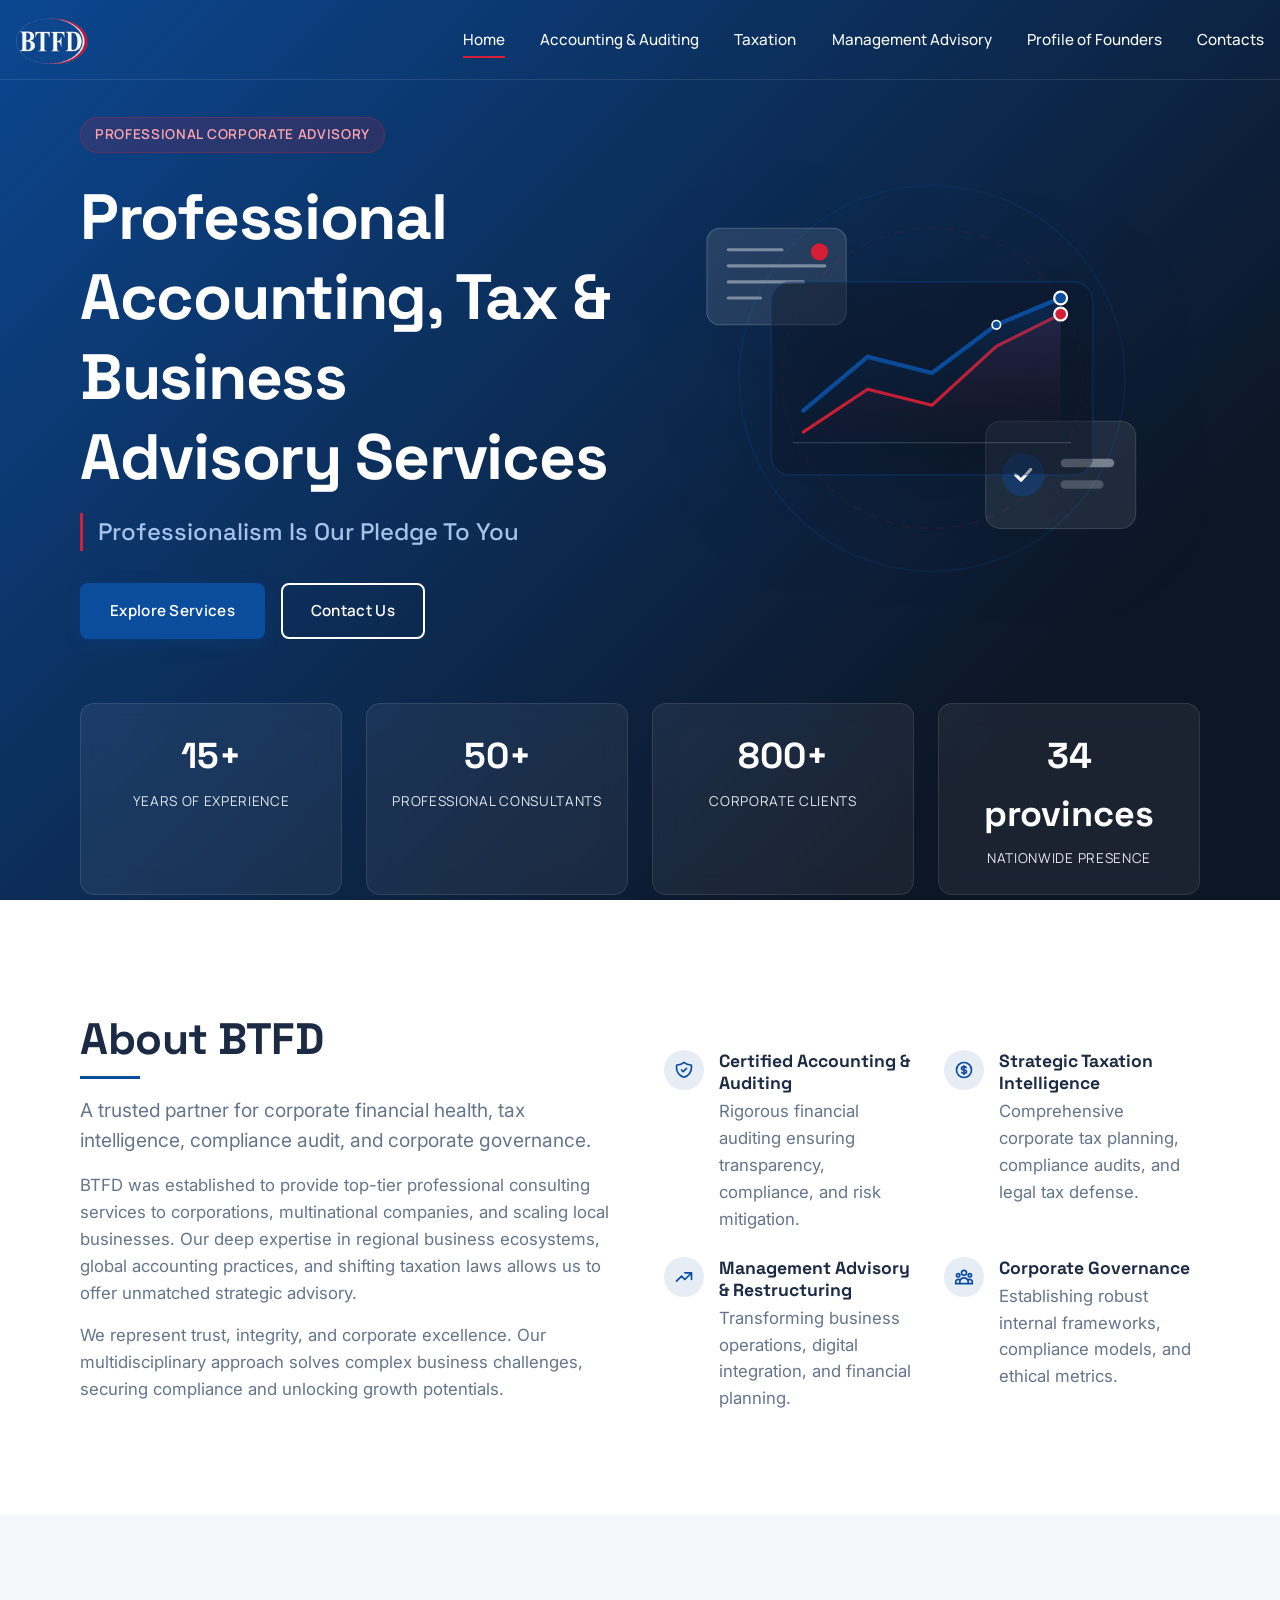
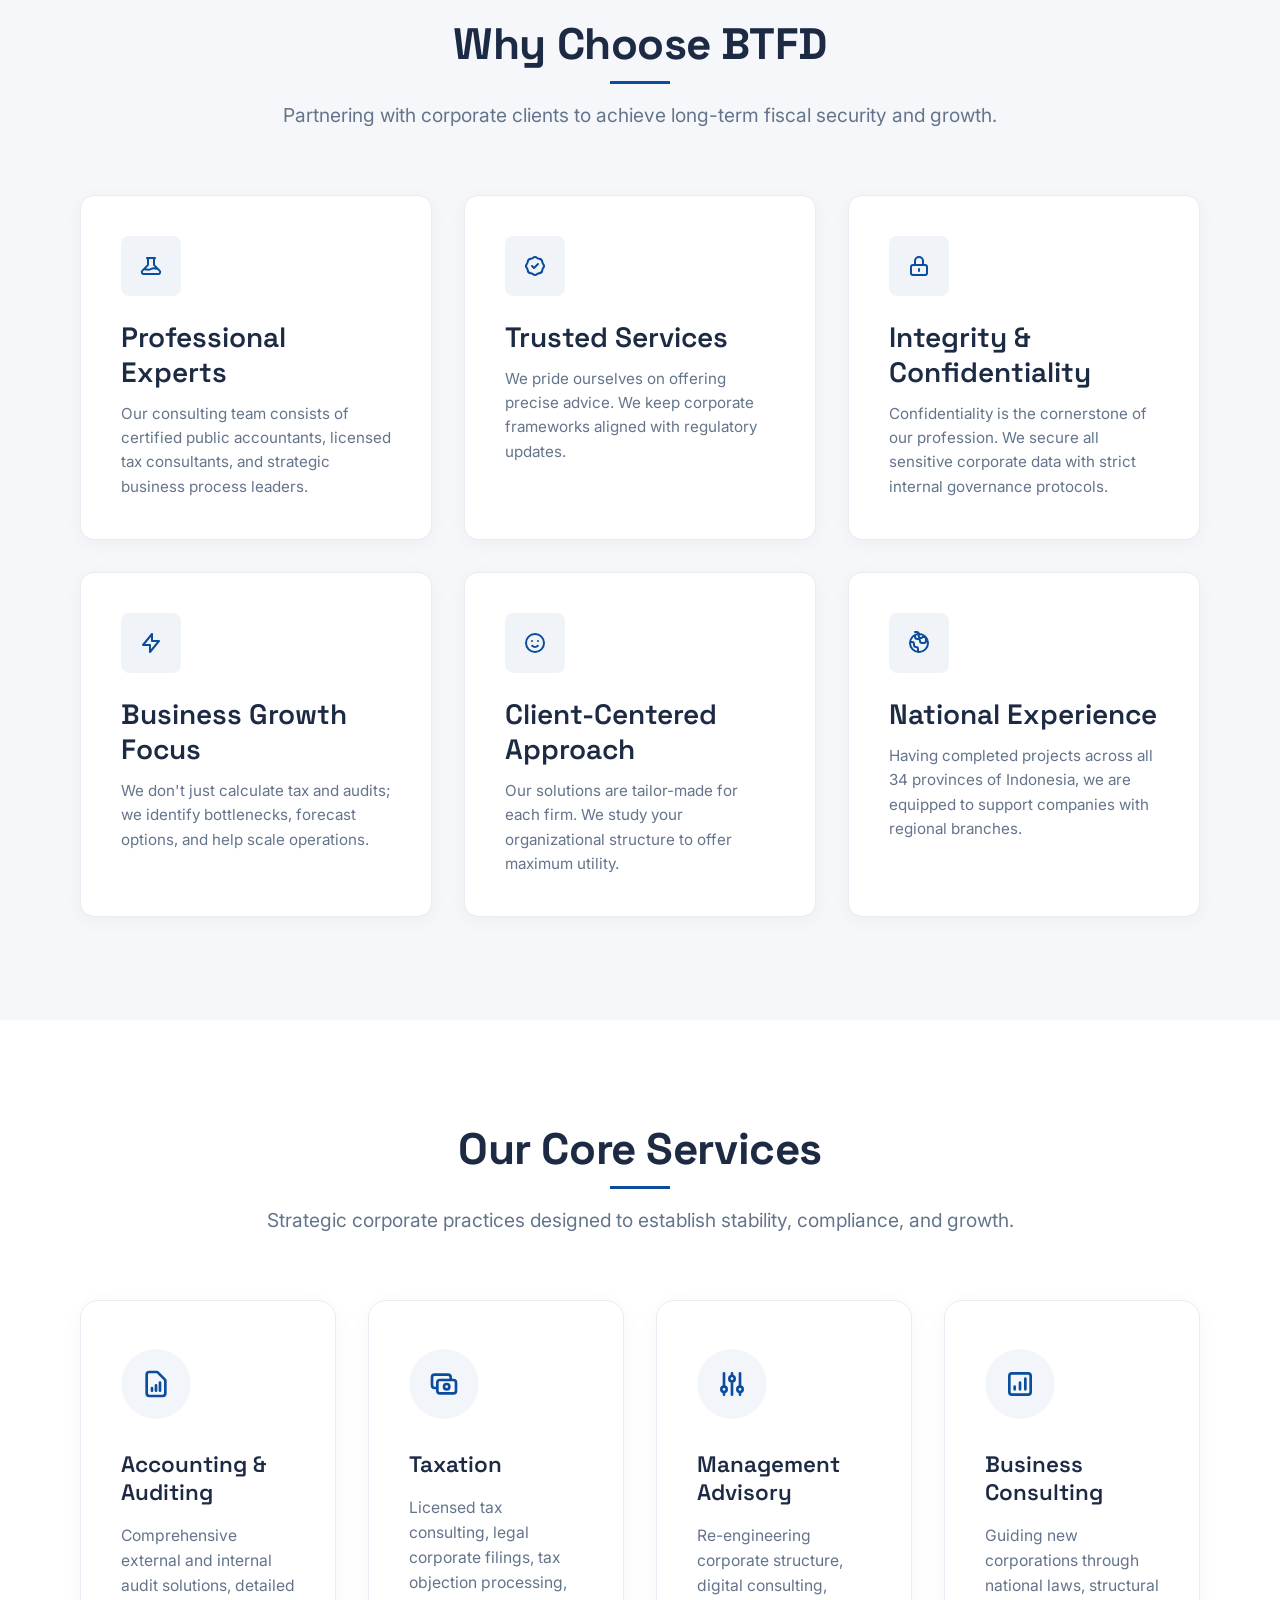
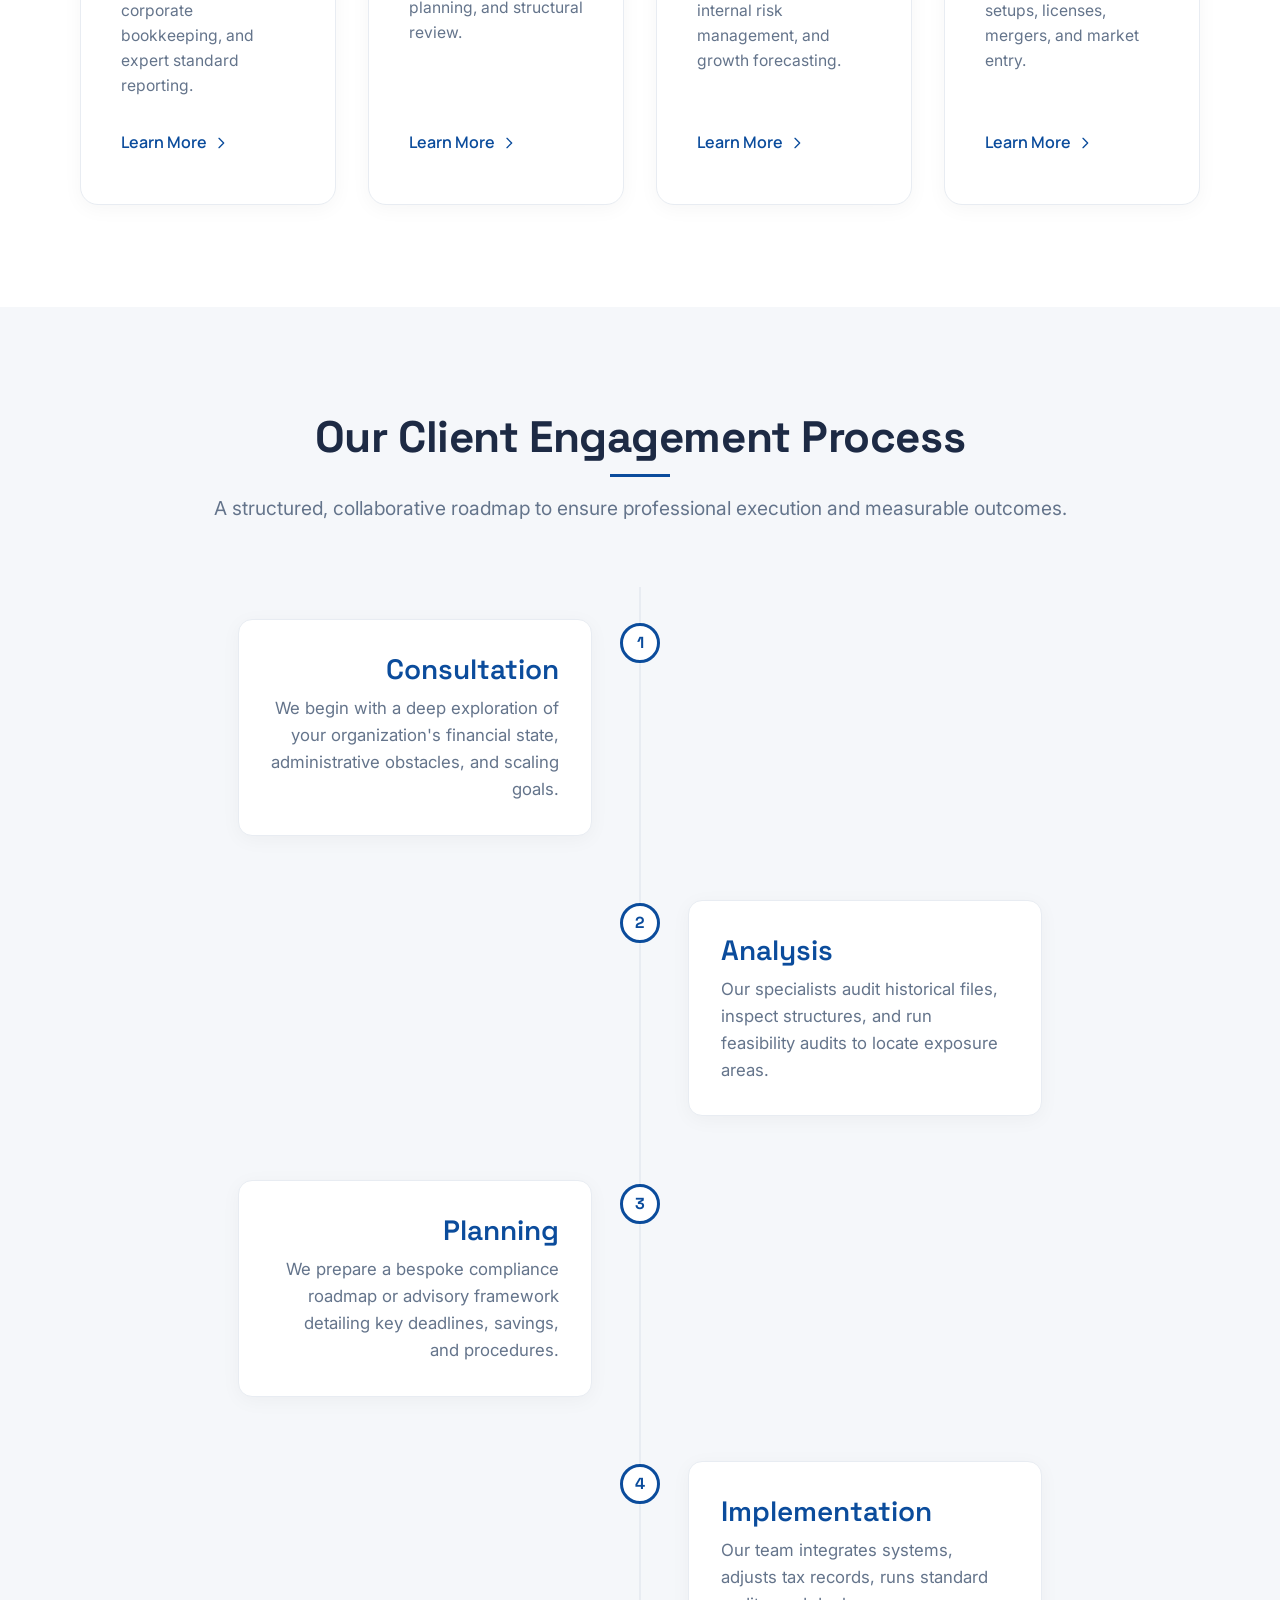
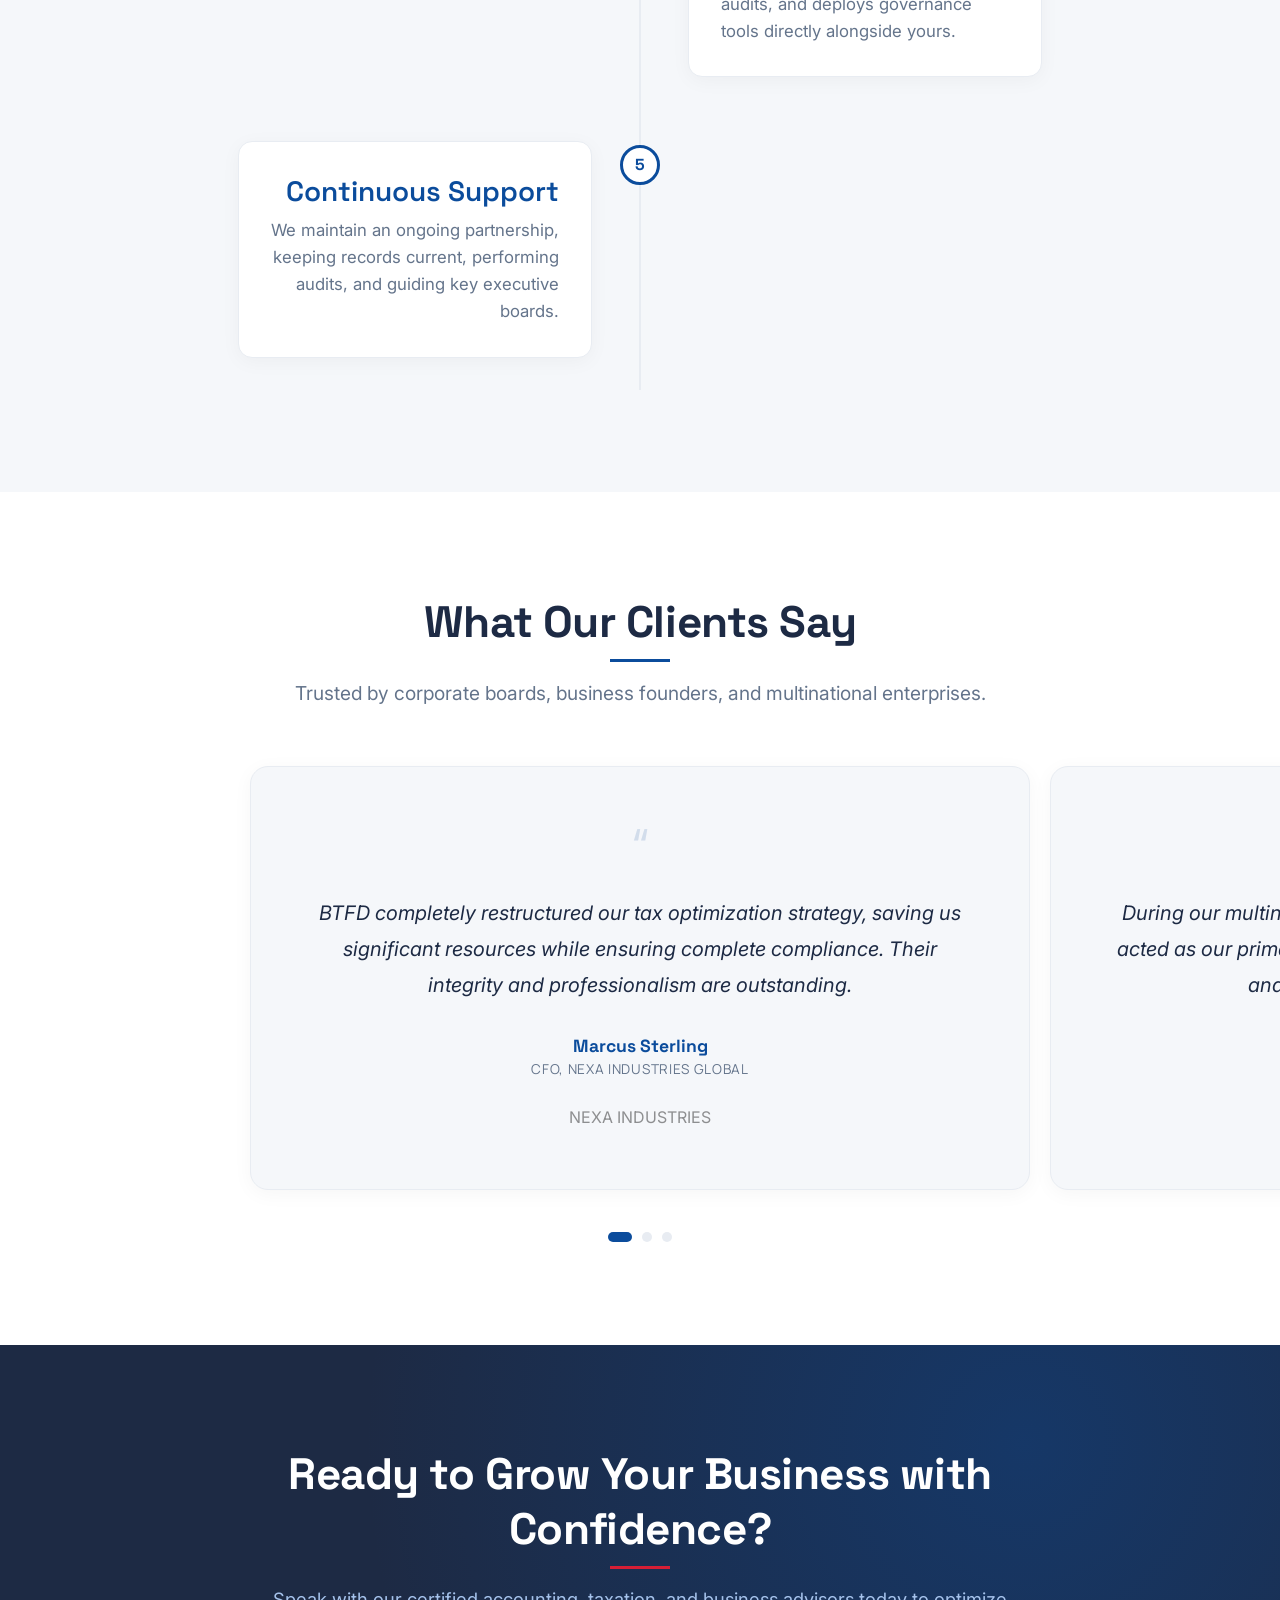
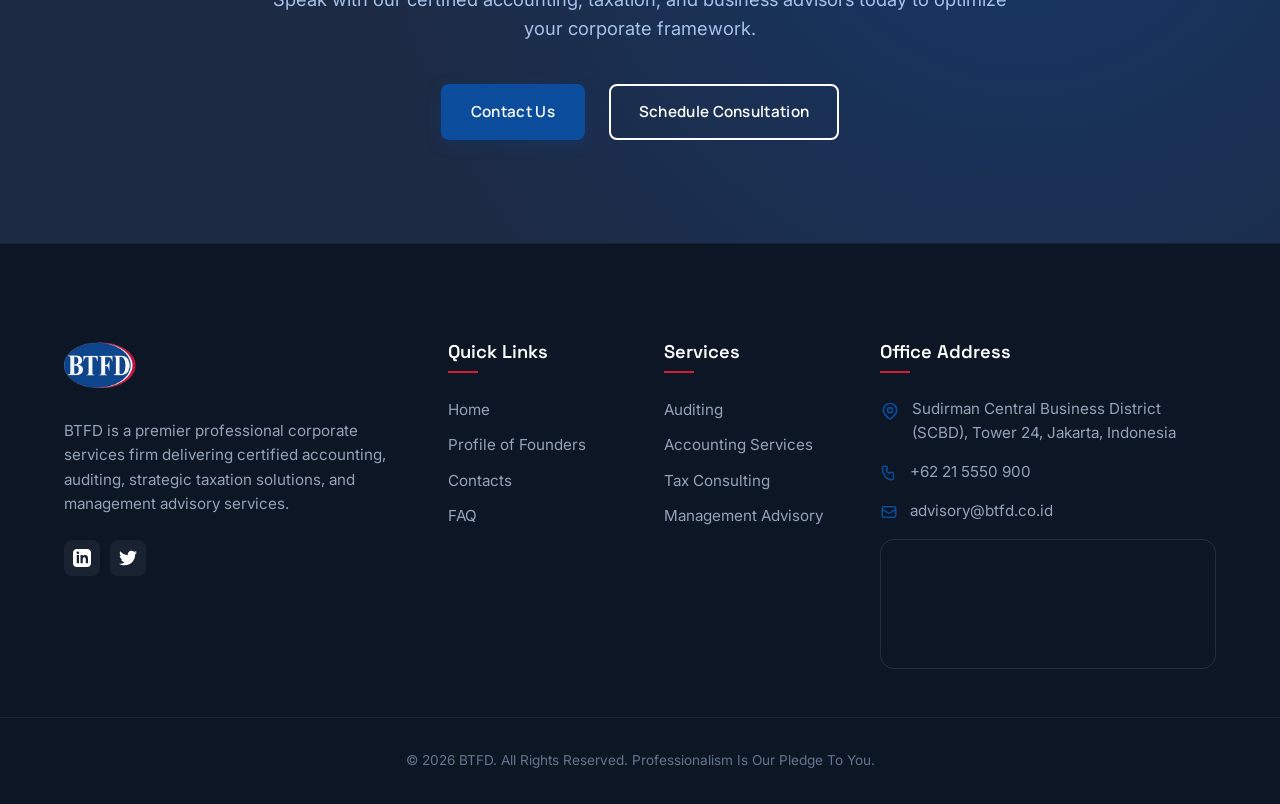
==== index.html @ 7a9c91f0 "Initial commit - BTFD Professional Corporate Website" ====
<!DOCTYPE html>
<html lang="en">
<head>
    <meta charset="UTF-8">
    <meta name="viewport" content="width=device-width, initial-scale=1.0">
    <title>BTFD | Accounting, Auditing, Taxation & Management Advisory</title>
    <meta name="description" content="BTFD is a premier professional services firm specializing in Accounting, Auditing, Taxation, and Management Advisory. Professionalism is our pledge to you.">
    <link rel="stylesheet" href="css/style.css">
</head>
<body class="has-transparent-hero">

    <!-- Sticky Header & Navigation -->
    <header class="header transparent">
        <div class="container nav-container">
            <a href="index.html" class="logo">
                <img src="assets/logo.png" alt="BTFD Logo">
            </a>
            
            <!-- Mobile Toggle -->
            <button class="hamburger" aria-label="Toggle Menu">
                <span></span>
                <span></span>
                <span></span>
            </button>
            
            <!-- Nav Links -->
            <ul class="nav-menu">
                <li><a href="index.html" class="nav-link active">Home</a></li>
                <li><a href="accounting-auditing.html" class="nav-link">Accounting & Auditing</a></li>
                <li><a href="taxation.html" class="nav-link">Taxation</a></li>
                <li><a href="management-advisory.html" class="nav-link">Management Advisory</a></li>
                <li><a href="founders.html" class="nav-link">Profile of Founders</a></li>
                <li><a href="contacts.html" class="nav-link">Contacts</a></li>
            </ul>
        </div>
    </header>

    <!-- Hero Section -->
    <section class="hero" id="home">
        <div class="hero-bg"></div>
        <div class="container">
            <div class="grid-2">
                <div class="hero-content animate-on-scroll">
                    <span class="hero-badge">Professional Corporate Advisory</span>
                    <h1>Professional Accounting, Tax & Business Advisory Services</h1>
                    <div class="hero-motto">
                        Professionalism Is Our Pledge To You
                    </div>
                    <div class="hero-buttons">
                        <a href="#services" class="btn btn-primary">Explore Services</a>
                        <a href="contacts.html" class="btn btn-secondary">Contact Us</a>
                    </div>
                </div>
                
                <div class="hero-illustration animate-on-scroll delay-2">
                    <!-- Premium Business Illustration SVG -->
                    <svg viewBox="0 0 500 400" width="100%" height="auto" xmlns="http://www.w3.org/2000/svg">
                        <!-- Background Circle Glows -->
                        <circle cx="250" cy="200" r="180" fill="none" stroke="rgba(11, 76, 156, 0.2)" stroke-width="1.5" />
                        <circle cx="250" cy="200" r="140" fill="none" stroke="rgba(214, 30, 53, 0.1)" stroke-width="1.5" stroke-dasharray="8 8" />
                        
                        <!-- Floating Glassmorphic UI Elements -->
                        <g transform="translate(40, 60)">
                            <!-- Document / Tax card -->
                            <rect x="0" y="0" width="130" height="90" rx="12" fill="rgba(255, 255, 255, 0.1)" stroke="rgba(255, 255, 255, 0.2)" stroke-width="1" />
                            <path d="M20 20 H70 M20 35 H110 M20 50 H90 M20 65 H50" stroke="rgba(255,255,255,0.4)" stroke-width="3" stroke-linecap="round" />
                            <circle cx="105" cy="22" r="8" fill="#D61E35" />
                        </g>

                        <g transform="translate(300, 240)">
                            <!-- Auditing / Check Card -->
                            <rect x="0" y="0" width="140" height="100" rx="14" fill="rgba(255, 255, 255, 0.08)" stroke="rgba(255, 255, 255, 0.15)" stroke-width="1" />
                            <circle cx="35" cy="50" r="20" fill="rgba(11, 76, 156, 0.4)" />
                            <!-- Checkmark -->
                            <path d="M28 50 L33 55 L42 45" stroke="#FFFFFF" stroke-width="3" stroke-linecap="round" stroke-linejoin="round" fill="none" />
                            <rect x="70" y="35" width="50" height="8" rx="4" fill="rgba(255,255,255,0.4)" />
                            <rect x="70" y="55" width="40" height="8" rx="4" fill="rgba(255,255,255,0.2)" />
                        </g>
                        
                        <!-- Center Analytics / Growth Graphic -->
                        <g transform="translate(100, 110)">
                            <!-- Grid Background -->
                            <rect x="0" y="0" width="300" height="180" rx="18" fill="rgba(13, 22, 37, 0.4)" stroke="rgba(11, 76, 156, 0.3)" stroke-width="1.5" />
                            
                            <!-- Graph Lines -->
                            <path d="M 30 140 L 90 100 L 150 115 L 210 60 L 270 30" fill="none" stroke="#D61E35" stroke-width="3" stroke-linecap="round" />
                            <path d="M 30 140 L 90 100 L 150 115 L 210 60 L 270 30 L 270 150 L 30 150 Z" fill="url(#blue-grad)" opacity="0.15" />
                            
                            <!-- Main Blue Line -->
                            <path d="M 30 120 L 90 70 L 150 85 L 210 40 L 270 15" fill="none" stroke="#0B4C9C" stroke-width="4" stroke-linecap="round" />
                            <path d="M 30 120 L 90 70 L 150 85 L 210 40 L 270 15 L 270 150 L 30 150 Z" fill="url(#blue-grad-2)" opacity="0.3" />
                            
                            <!-- Nodes -->
                            <circle cx="270" cy="15" r="6" fill="#0B4C9C" stroke="#FFFFFF" stroke-width="2" />
                            <circle cx="210" cy="40" r="4" fill="#0B4C9C" stroke="#FFFFFF" stroke-width="1.5" />
                            <circle cx="270" cy="30" r="6" fill="#D61E35" stroke="#FFFFFF" stroke-width="2" />
                            
                            <!-- X Axis line -->
                            <line x1="20" y1="150" x2="280" y2="150" stroke="rgba(255, 255, 255, 0.2)" stroke-width="1" />
                        </g>

                        <!-- Gradients definition -->
                        <defs>
                            <linearGradient id="blue-grad" x1="0" y1="0" x2="0" y2="1">
                                <stop offset="0%" stop-color="#D61E35" />
                                <stop offset="100%" stop-color="#D61E35" stop-opacity="0" />
                            </linearGradient>
                            <linearGradient id="blue-grad-2" x1="0" y1="0" x2="0" y2="1">
                                <stop offset="0%" stop-color="#0B4C9C" />
                                <stop offset="100%" stop-color="#0D1625" stop-opacity="0" />
                            </linearGradient>
                        </defs>
                    </svg>
                </div>
            </div>
            
            <!-- Hero Stats Panel -->
            <div class="hero-stats-panel animate-on-scroll delay-3">
                <div class="glass-card">
                    <div class="number counter" data-target="15" data-suffix="+">0</div>
                    <div class="label">Years of Experience</div>
                </div>
                <div class="glass-card">
                    <div class="number counter" data-target="50" data-suffix="+">0</div>
                    <div class="label">Professional Consultants</div>
                </div>
                <div class="glass-card">
                    <div class="number counter" data-target="800" data-suffix="+">0</div>
                    <div class="label">Corporate Clients</div>
                </div>
                <div class="glass-card">
                    <div class="number counter" data-target="34" data-suffix=" provinces">0</div>
                    <div class="label">Nationwide Presence</div>
                </div>
            </div>
        </div>
    </section>

    <!-- About BTFD Section -->
    <section class="about-section section-padding" id="about">
        <div class="container">
            <div class="grid-2">
                <div class="animate-on-scroll">
                    <h2>About BTFD</h2>
                    <p class="lead mt-2">A trusted partner for corporate financial health, tax intelligence, compliance audit, and corporate governance.</p>
                    <p class="mt-2">BTFD was established to provide top-tier professional consulting services to corporations, multinational companies, and scaling local businesses. Our deep expertise in regional business ecosystems, global accounting practices, and shifting taxation laws allows us to offer unmatched strategic advisory.</p>
                    <p class="mt-2">We represent trust, integrity, and corporate excellence. Our multidisciplinary approach solves complex business challenges, securing compliance and unlocking growth potentials.</p>
                </div>
                
                <div class="animate-on-scroll delay-2">
                    <div class="about-features">
                        <div class="about-feature-item">
                            <div class="about-feature-icon">
                                <svg width="20" height="20" fill="none" stroke="currentColor" stroke-width="2" viewBox="0 0 24 24"><path stroke-linecap="round" stroke-linejoin="round" d="M9 12l2 2 4-4m5.618-4.016A11.955 11.955 0 0112 2.944a11.955 11.955 0 01-8.618 3.04A12.02 12.02 0 003 9c0 5.591 3.824 10.29 9 11.622 5.176-1.332 9-6.03 9-11.622 0-1.042-.133-2.052-.382-3.016z"></path></svg>
                            </div>
                            <div>
                                <h4>Certified Accounting & Auditing</h4>
                                <p>Rigorous financial auditing ensuring transparency, compliance, and risk mitigation.</p>
                            </div>
                        </div>
                        
                        <div class="about-feature-item">
                            <div class="about-feature-icon">
                                <svg width="20" height="20" fill="none" stroke="currentColor" stroke-width="2" viewBox="0 0 24 24"><path stroke-linecap="round" stroke-linejoin="round" d="M12 8c-1.657 0-3 .895-3 2s1.343 2 3 2 3 .895 3 2-1.343 2-3 2m0-8c1.11 0 2.08.402 2.599 1M12 8V7m0 1v8m0 0v1m0-1c-1.11 0-2.08-.402-2.599-1M21 12a9 9 0 11-18 0 9 9 0 0118 0z"></path></svg>
                            </div>
                            <div>
                                <h4>Strategic Taxation Intelligence</h4>
                                <p>Comprehensive corporate tax planning, compliance audits, and legal tax defense.</p>
                            </div>
                        </div>

                        <div class="about-feature-item">
                            <div class="about-feature-icon">
                                <svg width="20" height="20" fill="none" stroke="currentColor" stroke-width="2" viewBox="0 0 24 24"><path stroke-linecap="round" stroke-linejoin="round" d="M13 7h8m0 0v8m0-8l-8 8-4-4-6 6"></path></svg>
                            </div>
                            <div>
                                <h4>Management Advisory & Restructuring</h4>
                                <p>Transforming business operations, digital integration, and financial planning.</p>
                            </div>
                        </div>

                        <div class="about-feature-item">
                            <div class="about-feature-icon">
                                <svg width="20" height="20" fill="none" stroke="currentColor" stroke-width="2" viewBox="0 0 24 24"><path stroke-linecap="round" stroke-linejoin="round" d="M17 20h5v-2a3 3 0 00-5.356-1.857M17 20H7m10 0v-2c0-.656-.126-1.283-.356-1.857M7 20H2v-2a3 3 0 015.356-1.857M7 20v-2c0-.656.126-1.283.356-1.857m0 0a5.002 5.002 0 019.288 0M15 7a3 3 0 11-6 0 3 3 0 016 0zm6 3a2 2 0 11-4 0 2 2 0 014 0zM7 10a2 2 0 11-4 0 2 2 0 014 0z"></path></svg>
                            </div>
                            <div>
                                <h4>Corporate Governance</h4>
                                <p>Establishing robust internal frameworks, compliance models, and ethical metrics.</p>
                            </div>
                        </div>
                    </div>
                </div>
            </div>
        </div>
    </section>

    <!-- Why Choose BTFD Section -->
    <section class="why-choose-section section-padding">
        <div class="container">
            <div class="text-center mb-6 animate-on-scroll">
                <h2>Why Choose BTFD</h2>
                <p class="lead mt-2">Partnering with corporate clients to achieve long-term fiscal security and growth.</p>
            </div>
            
            <div class="grid-3">
                <div class="feature-card animate-on-scroll">
                    <div class="feature-icon-wrapper">
                        <svg width="24" height="24" fill="none" stroke="currentColor" stroke-width="2" viewBox="0 0 24 24"><path stroke-linecap="round" stroke-linejoin="round" d="M19.428 15.428a2 2 0 00-1.022-.547l-2.387-.477a6 6 0 00-3.86.517l-.318.158a6 6 0 01-3.86.517L6.05 15.21a2 2 0 00-1.806.547M8 4h8l-1 1v5.172a2 2 0 00.586 1.414l5 5c1.26 1.26.367 3.414-1.415 3.414H4.828c-1.782 0-2.674-2.154-1.414-3.414l5-5A2 2 0 009 10.172V5L8 4z"></path></svg>
                    </div>
                    <h3>Professional Experts</h3>
                    <p>Our consulting team consists of certified public accountants, licensed tax consultants, and strategic business process leaders.</p>
                </div>
                
                <div class="feature-card animate-on-scroll delay-1">
                    <div class="feature-icon-wrapper">
                        <svg width="24" height="24" fill="none" stroke="currentColor" stroke-width="2" viewBox="0 0 24 24"><path stroke-linecap="round" stroke-linejoin="round" d="M9 12l2 2 4-4M7.835 4.697a3.42 3.42 0 001.946-.806 3.42 3.42 0 014.438 0 3.42 3.42 0 001.946.806 3.42 3.42 0 013.138 3.138 3.42 3.42 0 00.806 1.946 3.42 3.42 0 010 4.438 3.42 3.42 0 00-.806 1.946 3.42 3.42 0 01-3.138 3.138 3.42 3.42 0 00-1.946.806 3.42 3.42 0 01-4.438 0 3.42 3.42 0 00-1.946-.806 3.42 3.42 0 01-3.138-3.138 3.42 3.42 0 00-.806-1.946 3.42 3.42 0 010-4.438 3.42 3.42 0 00.806-1.946 3.42 3.42 0 013.138-3.138z"></path></svg>
                    </div>
                    <h3>Trusted Services</h3>
                    <p>We pride ourselves on offering precise advice. We keep corporate frameworks aligned with regulatory updates.</p>
                </div>
                
                <div class="feature-card animate-on-scroll delay-2">
                    <div class="feature-icon-wrapper">
                        <svg width="24" height="24" fill="none" stroke="currentColor" stroke-width="2" viewBox="0 0 24 24"><path stroke-linecap="round" stroke-linejoin="round" d="M12 15v2m-6 4h12a2 2 0 002-2v-6a2 2 0 00-2-2H6a2 2 0 00-2 2v6a2 2 0 002 2zm10-10V7a4 4 0 00-8 0v4h8z"></path></svg>
                    </div>
                    <h3>Integrity & Confidentiality</h3>
                    <p>Confidentiality is the cornerstone of our profession. We secure all sensitive corporate data with strict internal governance protocols.</p>
                </div>
                
                <div class="feature-card animate-on-scroll">
                    <div class="feature-icon-wrapper">
                        <svg width="24" height="24" fill="none" stroke="currentColor" stroke-width="2" viewBox="0 0 24 24"><path stroke-linecap="round" stroke-linejoin="round" d="M13 10V3L4 14h7v7l9-11h-7z"></path></svg>
                    </div>
                    <h3>Business Growth Focus</h3>
                    <p>We don't just calculate tax and audits; we identify bottlenecks, forecast options, and help scale operations.</p>
                </div>
                
                <div class="feature-card animate-on-scroll delay-1">
                    <div class="feature-icon-wrapper">
                        <svg width="24" height="24" fill="none" stroke="currentColor" stroke-width="2" viewBox="0 0 24 24"><path stroke-linecap="round" stroke-linejoin="round" d="M14.828 14.828a4 4 0 01-5.656 0M9 10h.01M15 10h.01M21 12a9 9 0 11-18 0 9 9 0 0118 0z"></path></svg>
                    </div>
                    <h3>Client-Centered Approach</h3>
                    <p>Our solutions are tailor-made for each firm. We study your organizational structure to offer maximum utility.</p>
                </div>
                
                <div class="feature-card animate-on-scroll delay-2">
                    <div class="feature-icon-wrapper">
                        <svg width="24" height="24" fill="none" stroke="currentColor" stroke-width="2" viewBox="0 0 24 24"><path stroke-linecap="round" stroke-linejoin="round" d="M3.055 11H5a2 2 0 012 2v1a2 2 0 002 2 2 2 0 012 2v2.945M8 3.935V5.5A2.5 2.5 0 0010.5 8h.5a2 2 0 012 2 2 2 0 002 2h1.5A2.5 2.5 0 0019 9.5V8a2 2 0 00-2-2h-1.5A2 2 0 0112 4V3.5A2.5 2.5 0 009.5 1h-1.5M21 12a9 9 0 11-18 0 9 9 0 0118 0z"></path></svg>
                    </div>
                    <h3>National Experience</h3>
                    <p>Having completed projects across all 34 provinces of Indonesia, we are equipped to support companies with regional branches.</p>
                </div>
            </div>
        </div>
    </section>

    <!-- Services Preview Section -->
    <section class="services-section section-padding" id="services">
        <div class="container">
            <div class="text-center mb-6 animate-on-scroll">
                <h2>Our Core Services</h2>
                <p class="lead mt-2">Strategic corporate practices designed to establish stability, compliance, and growth.</p>
            </div>
            
            <div class="grid-4">
                <div class="service-card animate-on-scroll">
                    <div class="service-icon">
                        <svg width="32" height="32" fill="none" stroke="currentColor" stroke-width="2" viewBox="0 0 24 24"><path stroke-linecap="round" stroke-linejoin="round" d="M9 17v-2m3 2v-4m3 4v-6m2 10H7a2 2 0 01-2-2V5a2 2 0 012-2h5.586a1 1 0 01.707.293l5.414 5.414a1 1 0 01.293.707V19a2 2 0 01-2 2z"></path></svg>
                    </div>
                    <h3>Accounting & Auditing</h3>
                    <p>Comprehensive external and internal audit solutions, detailed corporate bookkeeping, and expert standard reporting.</p>
                    <a href="accounting-auditing.html" class="btn-text">Learn More <svg width="16" height="16" fill="none" stroke="currentColor" stroke-width="2" viewBox="0 0 24 24"><path stroke-linecap="round" stroke-linejoin="round" d="M9 5l7 7-7 7"></path></svg></a>
                </div>
                
                <div class="service-card animate-on-scroll delay-1">
                    <div class="service-icon">
                        <svg width="32" height="32" fill="none" stroke="currentColor" stroke-width="2" viewBox="0 0 24 24"><path stroke-linecap="round" stroke-linejoin="round" d="M17 9V7a2 2 0 00-2-2H5a2 2 0 00-2 2v6a2 2 0 002 2h2m2 4h10a2 2 0 002-2v-6a2 2 0 00-2-2H9a2 2 0 00-2 2v6a2 2 0 002 2zm7-5a2 2 0 11-4 0 2 2 0 014 0z"></path></svg>
                    </div>
                    <h3>Taxation</h3>
                    <p>Licensed tax consulting, legal corporate filings, tax objection processing, planning, and structural review.</p>
                    <a href="taxation.html" class="btn-text">Learn More <svg width="16" height="16" fill="none" stroke="currentColor" stroke-width="2" viewBox="0 0 24 24"><path stroke-linecap="round" stroke-linejoin="round" d="M9 5l7 7-7 7"></path></svg></a>
                </div>
                
                <div class="service-card animate-on-scroll delay-2">
                    <div class="service-icon">
                        <svg width="32" height="32" fill="none" stroke="currentColor" stroke-width="2" viewBox="0 0 24 24"><path stroke-linecap="round" stroke-linejoin="round" d="M12 6V4m0 2a2 2 0 100 4m0-4a2 2 0 110 4m-6 8a2 2 0 100-4m0 4a2 2 0 110-4m0 4v2m0-6V4m6 6v10m6-2a2 2 0 100-4m0 4a2 2 0 110-4m0 4v2m0-6V4"></path></svg>
                    </div>
                    <h3>Management Advisory</h3>
                    <p>Re-engineering corporate structure, digital consulting, internal risk management, and growth forecasting.</p>
                    <a href="management-advisory.html" class="btn-text">Learn More <svg width="16" height="16" fill="none" stroke="currentColor" stroke-width="2" viewBox="0 0 24 24"><path stroke-linecap="round" stroke-linejoin="round" d="M9 5l7 7-7 7"></path></svg></a>
                </div>
                
                <div class="service-card animate-on-scroll delay-3">
                    <div class="service-icon">
                        <svg width="32" height="32" fill="none" stroke="currentColor" stroke-width="2" viewBox="0 0 24 24"><path stroke-linecap="round" stroke-linejoin="round" d="M16 8v8m-4-5v5m-4-2v2m-2 4h12a2 2 0 002-2V6a2 2 0 00-2-2H6a2 2 0 00-2 2v12a2 2 0 002 2z"></path></svg>
                    </div>
                    <h3>Business Consulting</h3>
                    <p>Guiding new corporations through national laws, structural setups, licenses, mergers, and market entry.</p>
                    <a href="management-advisory.html" class="btn-text">Learn More <svg width="16" height="16" fill="none" stroke="currentColor" stroke-width="2" viewBox="0 0 24 24"><path stroke-linecap="round" stroke-linejoin="round" d="M9 5l7 7-7 7"></path></svg></a>
                </div>
            </div>
        </div>
    </section>

    <!-- Client Process Timeline -->
    <section class="timeline-section section-padding">
        <div class="container">
            <div class="text-center mb-6 animate-on-scroll">
                <h2>Our Client Engagement Process</h2>
                <p class="lead mt-2">A structured, collaborative roadmap to ensure professional execution and measurable outcomes.</p>
            </div>
            
            <div class="timeline">
                <div class="timeline-item animate-on-scroll">
                    <div class="timeline-badge">1</div>
                    <div class="timeline-card">
                        <h3>Consultation</h3>
                        <p>We begin with a deep exploration of your organization's financial state, administrative obstacles, and scaling goals.</p>
                    </div>
                </div>
                
                <div class="timeline-item animate-on-scroll delay-1">
                    <div class="timeline-badge">2</div>
                    <div class="timeline-card">
                        <h3>Analysis</h3>
                        <p>Our specialists audit historical files, inspect structures, and run feasibility audits to locate exposure areas.</p>
                    </div>
                </div>
                
                <div class="timeline-item animate-on-scroll delay-2">
                    <div class="timeline-badge">3</div>
                    <div class="timeline-card">
                        <h3>Planning</h3>
                        <p>We prepare a bespoke compliance roadmap or advisory framework detailing key deadlines, savings, and procedures.</p>
                    </div>
                </div>
                
                <div class="timeline-item animate-on-scroll">
                    <div class="timeline-badge">4</div>
                    <div class="timeline-card">
                        <h3>Implementation</h3>
                        <p>Our team integrates systems, adjusts tax records, runs standard audits, and deploys governance tools directly alongside yours.</p>
                    </div>
                </div>
                
                <div class="timeline-item animate-on-scroll delay-1">
                    <div class="timeline-badge">5</div>
                    <div class="timeline-card">
                        <h3>Continuous Support</h3>
                        <p>We maintain an ongoing partnership, keeping records current, performing audits, and guiding key executive boards.</p>
                    </div>
                </div>
            </div>
        </div>
    </section>

    <!-- Testimonials Section -->
    <section class="testimonials-section section-padding">
        <div class="container">
            <div class="text-center mb-4 animate-on-scroll">
                <h2>What Our Clients Say</h2>
                <p class="lead mt-2">Trusted by corporate boards, business founders, and multinational enterprises.</p>
            </div>
            
            <div class="testimonial-carousel animate-on-scroll">
                <div class="testimonial-slider">
                    <!-- Slide 1 -->
                    <div class="testimonial-slide">
                        <div class="testimonial-card">
                            <div class="quote-icon">“</div>
                            <p class="testimonial-text">BTFD completely restructured our tax optimization strategy, saving us significant resources while ensuring complete compliance. Their integrity and professionalism are outstanding.</p>
                            <div class="testimonial-author">
                                <h4>Marcus Sterling</h4>
                                <p>CFO, Nexa Industries Global</p>
                            </div>
                            <div class="company-logo-placeholder">NEXA INDUSTRIES</div>
                        </div>
                    </div>
                    <!-- Slide 2 -->
                    <div class="testimonial-slide">
                        <div class="testimonial-card">
                            <div class="quote-icon">“</div>
                            <p class="testimonial-text">During our multinational merger, BTFD's Management Advisory team acted as our primary structural consultant. Their regional tax planning and transition risk audits were invaluable.</p>
                            <div class="testimonial-author">
                                <h4>Diana Kusuma</h4>
                                <p>VP Operations, Mandala Logistics</p>
                            </div>
                            <div class="company-logo-placeholder">MANDALA GROUP</div>
                        </div>
                    </div>
                    <!-- Slide 3 -->
                    <div class="testimonial-slide">
                        <div class="testimonial-card">
                            <div class="quote-icon">“</div>
                            <p class="testimonial-text">Their external audit framework is rigorous. They helped prepare our corporate transparency reports, securing our investor credentials. Professionalism is indeed their pledge.</p>
                            <div class="testimonial-author">
                                <h4>Richard Vance</h4>
                                <p>Managing Director, Zenith Capital Partners</p>
                            </div>
                            <div class="company-logo-placeholder">ZENITH CAPITAL</div>
                        </div>
                    </div>
                </div>
                <div class="testimonial-dots"></div>
            </div>
        </div>
    </section>

    <!-- CTA Section -->
    <section class="cta-section section-padding">
        <div class="cta-bg"></div>
        <div class="container text-center animate-on-scroll">
            <h2>Ready to Grow Your Business with Confidence?</h2>
            <p class="mt-2">Speak with our certified accounting, taxation, and business advisors today to optimize your corporate framework.</p>
            <div class="cta-buttons mt-4">
                <a href="contacts.html" class="btn btn-primary">Contact Us</a>
                <a href="contacts.html#faq" class="btn btn-secondary">Schedule Consultation</a>
            </div>
        </div>
    </section>

    <!-- Footer -->
    <footer class="footer">
        <div class="footer-top container">
            <div class="footer-grid">
                <div class="footer-col footer-about">
                    <img src="assets/logo.png" alt="BTFD Logo">
                    <p>BTFD is a premier professional corporate services firm delivering certified accounting, auditing, strategic taxation solutions, and management advisory services.</p>
                    <div class="social-links">
                        <a href="#" class="social-icon" aria-label="LinkedIn">
                            <svg width="18" height="18" fill="currentColor" viewBox="0 0 24 24"><path d="M19 0h-14c-2.761 0-5 2.239-5 5v14c0 2.761 2.239 5 5 5h14c2.762 0 5-2.239 5-5v-14c0-2.761-2.238-5-5-5zm-11 19h-3v-11h3v11zm-1.5-12.268c-.966 0-1.75-.79-1.75-1.764s.784-1.764 1.75-1.764 1.75.79 1.75 1.764-.783 1.764-1.75 1.764zm13.5 12.268h-3v-5.604c0-3.368-4-3.113-4 0v5.604h-3v-11h3v1.765c1.396-2.586 7-2.777 7 2.476v6.759z"/></svg>
                        </a>
                        <a href="#" class="social-icon" aria-label="Twitter">
                            <svg width="18" height="18" fill="currentColor" viewBox="0 0 24 24"><path d="M24 4.557c-.883.392-1.832.656-2.828.775 1.017-.609 1.798-1.574 2.165-2.724-.951.564-2.005.974-3.127 1.195-.897-.957-2.178-1.555-3.594-1.555-3.179 0-5.515 2.966-4.797 6.045-4.091-.205-7.719-2.165-10.148-5.144-1.29 2.213-.669 5.108 1.523 6.574-.806-.026-1.566-.247-2.229-.616-.054 2.281 1.581 4.415 3.949 4.89-.693.188-1.452.232-2.224.084.626 1.956 2.444 3.379 4.6 3.419-2.07 1.623-4.678 2.348-7.29 2.04 2.179 1.397 4.768 2.212 7.548 2.212 9.142 0 14.307-7.721 13.995-14.646.962-.695 1.797-1.562 2.457-2.549z"/></svg>
                        </a>
                    </div>
                </div>
                
                <div class="footer-col">
                    <h3>Quick Links</h3>
                    <ul class="footer-links">
                        <li><a href="index.html">Home</a></li>
                        <li><a href="founders.html">Profile of Founders</a></li>
                        <li><a href="contacts.html">Contacts</a></li>
                        <li><a href="contacts.html#faq">FAQ</a></li>
                    </ul>
                </div>
                
                <div class="footer-col">
                    <h3>Services</h3>
                    <ul class="footer-links">
                        <li><a href="accounting-auditing.html">Auditing</a></li>
                        <li><a href="accounting-auditing.html">Accounting Services</a></li>
                        <li><a href="taxation.html">Tax Consulting</a></li>
                        <li><a href="management-advisory.html">Management Advisory</a></li>
                    </ul>
                </div>
                
                <div class="footer-col">
                    <h3>Office Address</h3>
                    <ul class="footer-contact">
                        <li>
                            <svg width="20" height="20" fill="none" stroke="currentColor" stroke-width="2" viewBox="0 0 24 24"><path stroke-linecap="round" stroke-linejoin="round" d="M17.657 16.657L13.414 20.9a1.998 1.998 0 01-2.827 0l-4.244-4.243a8 8 0 1111.314 0z"></path><path stroke-linecap="round" stroke-linejoin="round" d="M15 11a3 3 0 11-6 0 3 3 0 016 0z"></path></svg>
                            <span>Sudirman Central Business District (SCBD), Tower 24, Jakarta, Indonesia</span>
                        </li>
                        <li>
                            <svg width="18" height="18" fill="none" stroke="currentColor" stroke-width="2" viewBox="0 0 24 24"><path stroke-linecap="round" stroke-linejoin="round" d="M3 5a2 2 0 012-2h3.28a1 1 0 01.94.725l.548 2.2a1 1 0 01-.321.988l-1.305.98a10.582 10.582 0 004.872 4.872l.98-1.305a1 1 0 01.988-.321l2.2.548a1 1 0 01.725.94V19a2 2 0 01-2 2h-1C9.716 21 3 14.284 3 6V5z"></path></svg>
                            <span>+62 21 5550 900</span>
                        </li>
                        <li>
                            <svg width="18" height="18" fill="none" stroke="currentColor" stroke-width="2" viewBox="0 0 24 24"><path stroke-linecap="round" stroke-linejoin="round" d="M3 8l7.89 5.26a2 2 0 002.22 0L21 8M5 19h14a2 2 0 002-2V7a2 2 0 00-2-2H5a2 2 0 00-2 2v10a2 2 0 002 2z"></path></svg>
                            <span>advisory@btfd.co.id</span>
                        </li>
                    </ul>
                    
                    <div class="map-placeholder">
                        <!-- Embedded Google Maps SCBD Placeholder -->
                        <iframe src="https://www.google.com/maps/embed?pb=!1m18!1m12!1m3!1d3966.2547631388836!2d106.80854497475058!3d-6.229444193758652!2m3!1f0!2f0!3f0!3m2!1i1024!2i768!4f13.1!3m3!1m2!1s0x2e69f15024a8ff3f%3A0x6b87640248ab22d0!2sSCBD!5e0!3m2!1sen!2sid!4v1715694200000!5m2!1sen!2sid" allowfullscreen="" loading="lazy" referrerpolicy="no-referrer-when-downgrade"></iframe>
                    </div>
                </div>
            </div>
        </div>
        
        <div class="footer-bottom">
            <div class="container">
                <p>&copy; 2026 BTFD. All Rights Reserved. Professionalism Is Our Pledge To You.</p>
            </div>
        </div>
    </footer>

    <!-- Main JS -->
    <script src="js/main.js"></script>
</body>
</html>
---- css/style.css ----
/* 
   BTFD Professional Corporate Website - Stylesheet
   Design Language: Clean Corporate, Premium, Elegant, Minimal, Modern Consulting
   Author: Antigravity AI
*/

@import url('https://fonts.googleapis.com/css2?family=Inter:wght@300;400;500;600;700&family=Manrope:wght@400;500;600;700&family=Space+Grotesk:wght@400;500;600;700&display=swap');

:root {
    /* Color Palette */
    --primary: #0B4C9C;        /* Deep Corporate Blue */
    --secondary: #D61E35;      /* Bright Red Accent */
    --navy-dark: #1D2A44;      /* Dark Navy */
    --navy-deep: #0D1625;      /* Deep Background Navy */
    --white: #FFFFFF;
    --light-gray: #F5F7FA;     /* Soft Section Background */
    --soft-gray: #E8ECF2;      /* Borders and Dividers */
    --text-dark: #1E293B;      /* Main Body Text */
    --text-muted: #64748B;     /* Muted/Secondary Text */
    --text-light: #F8FAFC;     /* Off-White Text for Dark Sections */
    
    /* Typography */
    --font-heading: 'Space Grotesk', sans-serif;
    --font-body: 'Inter', sans-serif;
    --font-detail: 'Manrope', sans-serif;

    /* Spacing & Layout */
    --max-width: 1280px;
    --header-height: 80px;
    --border-radius-sm: 8px;
    --border-radius-md: 14px;  /* 12-18px target */
    --border-radius-lg: 18px;  /* 12-18px target */
    
    /* Shadows */
    --shadow-soft: 0 4px 20px rgba(0, 0, 0, 0.04);
    --shadow-medium: 0 10px 30px rgba(29, 42, 68, 0.08);
    --shadow-premium: 0 20px 40px rgba(11, 76, 156, 0.06);
    --shadow-inset: inset 0 2px 4px rgba(0, 0, 0, 0.06);

    /* Transitions */
    --transition-smooth: all 0.4s cubic-bezier(0.16, 1, 0.3, 1);
    --transition-fast: all 0.2s cubic-bezier(0.16, 1, 0.3, 1);
}

/* Reset and Global Styles */
*, *::before, *::after {
    box-sizing: border-box;
    margin: 0;
    padding: 0;
}

html {
    scroll-behavior: smooth;
    font-size: 16px;
    -webkit-font-smoothing: antialiased;
    -moz-osx-font-smoothing: grayscale;
}

body {
    font-family: var(--font-body);
    background-color: var(--white);
    color: var(--text-dark);
    line-height: 1.6;
    overflow-x: hidden;
}

/* Typography Elements */
h1, h2, h3, h4, h5, h6 {
    font-family: var(--font-heading);
    color: var(--navy-dark);
    font-weight: 700;
    line-height: 1.25;
}

h1 {
    font-size: clamp(2.5rem, 5vw, 4rem);
    letter-spacing: -0.02em;
}

h2 {
    font-size: clamp(2rem, 4vw, 2.75rem);
    letter-spacing: -0.01em;
    position: relative;
    padding-bottom: 12px;
}

h2::after {
    content: '';
    position: absolute;
    bottom: 0;
    left: 0;
    width: 60px;
    height: 3px;
    background-color: var(--primary);
}

.text-center h2::after {
    left: 50%;
    transform: translateX(-50%);
}

h3 {
    font-size: clamp(1.25rem, 2.5vw, 1.75rem);
    font-weight: 600;
}

p {
    font-family: var(--font-body);
    color: var(--text-muted);
    font-size: 1.05rem;
}

.lead {
    font-size: 1.2rem;
    font-weight: 400;
    color: var(--text-muted);
}

.text-light-mode {
    color: var(--text-light);
}

a {
    text-decoration: none;
    color: inherit;
    transition: var(--transition-fast);
}

/* Layout Utilities */
.container {
    width: 90%;
    max-width: var(--max-width);
    margin: 0 auto;
    padding: 0 1rem;
}

.section-padding {
    padding: clamp(4rem, 8vw, 8rem) 0;
}

.grid-2 {
    display: grid;
    grid-template-columns: repeat(2, 1fr);
    gap: 3rem;
    align-items: center;
}

.grid-3 {
    display: grid;
    grid-template-columns: repeat(3, 1fr);
    gap: 2rem;
}

.grid-4 {
    display: grid;
    grid-template-columns: repeat(4, 1fr);
    gap: 2rem;
}

.flex-center {
    display: flex;
    justify-content: center;
    align-items: center;
}

.text-center {
    text-align: center;
}

.mt-2 { margin-top: 1rem; }
.mt-4 { margin-top: 2rem; }
.mb-2 { margin-bottom: 1rem; }
.mb-4 { margin-bottom: 2rem; }
.mb-6 { margin-bottom: 4rem; }

/* Buttons & Interactive Elements */
.btn {
    display: inline-flex;
    align-items: center;
    justify-content: center;
    padding: 14px 28px;
    font-family: var(--font-detail);
    font-size: 0.95rem;
    font-weight: 600;
    border-radius: var(--border-radius-sm);
    cursor: pointer;
    transition: var(--transition-smooth);
    border: 2px solid transparent;
    gap: 10px;
    letter-spacing: 0.02em;
}

.btn-primary {
    background-color: var(--primary);
    color: var(--white);
    box-shadow: 0 4px 15px rgba(11, 76, 156, 0.25);
}

.btn-primary:hover {
    background-color: var(--navy-dark);
    box-shadow: 0 6px 20px rgba(11, 76, 156, 0.4);
    transform: translateY(-2px);
}

.btn-secondary {
    background-color: transparent;
    border-color: var(--white);
    color: var(--white);
}

.btn-secondary:hover {
    background-color: var(--white);
    color: var(--primary);
    transform: translateY(-2px);
}

.btn-outline {
    background-color: transparent;
    border-color: var(--primary);
    color: var(--primary);
}

.btn-outline:hover {
    background-color: var(--primary);
    color: var(--white);
    transform: translateY(-2px);
}

.btn-text {
    font-family: var(--font-detail);
    color: var(--primary);
    font-weight: 600;
    display: inline-flex;
    align-items: center;
    gap: 6px;
    transition: var(--transition-fast);
}

.btn-text:hover {
    color: var(--secondary);
}

.btn-text i, .btn-text svg {
    transition: var(--transition-fast);
}

.btn-text:hover i, .btn-text:hover svg {
    transform: translateX(4px);
}

/* Header & Navigation */
.header {
    position: fixed;
    top: 0;
    left: 0;
    width: 100%;
    height: var(--header-height);
    display: flex;
    align-items: center;
    z-index: 1000;
    transition: var(--transition-smooth);
}

.header.transparent {
    background-color: transparent;
    border-bottom: 1px solid rgba(255, 255, 255, 0.1);
}

.header.scrolled {
    background-color: rgba(255, 255, 255, 0.95);
    backdrop-filter: blur(10px);
    height: 75px;
    box-shadow: var(--shadow-soft);
    border-bottom: 1px solid var(--soft-gray);
}

.nav-container {
    display: flex;
    justify-content: space-between;
    align-items: center;
    width: 100%;
}

.logo img {
    height: 48px;
    display: block;
    transition: var(--transition-smooth);
}

.header.scrolled .logo img {
    height: 44px;
}

.nav-menu {
    display: flex;
    gap: 2.2rem;
    list-style: none;
    align-items: center;
}

.nav-link {
    font-family: var(--font-detail);
    font-weight: 500;
    font-size: 0.95rem;
    padding: 8px 0;
    position: relative;
}

.header.transparent .nav-link {
    color: var(--text-light);
}

.header.scrolled .nav-link {
    color: var(--navy-dark);
}

.nav-link::after {
    content: '';
    position: absolute;
    bottom: 0;
    left: 0;
    width: 0;
    height: 2px;
    background-color: var(--secondary);
    transition: var(--transition-fast);
}

.nav-link:hover::after,
.nav-link.active::after {
    width: 100%;
}

.header.transparent .nav-link:hover {
    color: var(--white);
}

.header.scrolled .nav-link:hover,
.header.scrolled .nav-link.active {
    color: var(--primary);
}

/* Mobile Nav Toggle */
.hamburger {
    display: none;
    background: none;
    border: none;
    cursor: pointer;
    padding: 10px;
    z-index: 1001;
}

.hamburger span {
    display: block;
    width: 26px;
    height: 2.5px;
    margin-bottom: 6px;
    position: relative;
    border-radius: 2px;
    transition: var(--transition-smooth);
}

.header.transparent .hamburger span {
    background-color: var(--white);
}

.header.scrolled .hamburger span {
    background-color: var(--navy-dark);
}

.hamburger span:last-child {
    margin-bottom: 0;
}

/* Mobile Navigation Open State */
.hamburger.open span:nth-child(1) {
    transform: rotate(45deg) translate(6px, 6px);
}

.hamburger.open span:nth-child(2) {
    opacity: 0;
}

.hamburger.open span:nth-child(3) {
    transform: rotate(-45deg) translate(6px, -6px);
}

.hamburger.open span {
    background-color: var(--navy-dark) !important;
}

/* Hero Section */
.hero {
    position: relative;
    min-height: 100vh;
    padding-top: calc(var(--header-height) + 2rem);
    display: flex;
    align-items: center;
    background-color: var(--navy-deep);
    overflow: hidden;
}

/* Professional Background Office Overlay */
.hero-bg {
    position: absolute;
    top: 0;
    left: 0;
    width: 100%;
    height: 100%;
    background-image: linear-gradient(135deg, rgba(11, 76, 156, 0.9) 0%, rgba(13, 22, 37, 0.95) 80%), url('https://images.unsplash.com/photo-1486406146926-c627a92ad1ab?q=80&w=2070&auto=format&fit=crop');
    background-size: cover;
    background-position: center;
    z-index: 1;
}

.hero .container {
    position: relative;
    z-index: 2;
    color: var(--white);
}

.hero-content {
    max-width: 650px;
}

.hero-badge {
    display: inline-flex;
    align-items: center;
    background-color: rgba(214, 30, 53, 0.15);
    border: 1px solid rgba(214, 30, 53, 0.3);
    color: #FFA5B0;
    padding: 6px 14px;
    border-radius: 30px;
    font-size: 0.85rem;
    font-weight: 600;
    font-family: var(--font-detail);
    margin-bottom: 1.5rem;
    text-transform: uppercase;
    letter-spacing: 0.05em;
}

.hero h1 {
    color: var(--white);
    margin-bottom: 1rem;
}

.hero-motto {
    font-family: var(--font-heading);
    font-size: 1.5rem;
    font-weight: 500;
    color: #A5C2EB;
    border-left: 3px solid var(--secondary);
    padding-left: 15px;
    margin-bottom: 2rem;
}

.hero-buttons {
    display: flex;
    gap: 1rem;
}

.hero-illustration {
    display: flex;
    justify-content: flex-end;
    align-items: center;
}

.hero-illustration svg {
    max-width: 100%;
    height: auto;
    filter: drop-shadow(0 20px 50px rgba(0,0,0,0.3));
}

/* Glassmorphism Stats Cards on Hero Bottom */
.hero-stats-panel {
    margin-top: 4rem;
    display: grid;
    grid-template-columns: repeat(4, 1fr);
    gap: 1.5rem;
    z-index: 3;
    position: relative;
}

.glass-card {
    background: rgba(255, 255, 255, 0.06);
    backdrop-filter: blur(12px);
    -webkit-backdrop-filter: blur(12px);
    border: 1px solid rgba(255, 255, 255, 0.1);
    border-radius: var(--border-radius-md);
    padding: 1.5rem;
    text-align: center;
    transition: var(--transition-smooth);
}

.glass-card:hover {
    background: rgba(255, 255, 255, 0.1);
    transform: translateY(-5px);
    border-color: rgba(255, 255, 255, 0.2);
}

.glass-card .number {
    font-family: var(--font-heading);
    font-size: 2.25rem;
    font-weight: 700;
    color: var(--white);
    margin-bottom: 5px;
}

.glass-card .label {
    font-family: var(--font-detail);
    font-size: 0.85rem;
    color: #E2E8F0;
    text-transform: uppercase;
    letter-spacing: 0.05em;
}

/* Subpage Hero Section */
.subpage-hero {
    position: relative;
    padding: 180px 0 100px 0;
    background-color: var(--navy-deep);
    color: var(--white);
    overflow: hidden;
}

.subpage-hero-bg {
    position: absolute;
    top: 0;
    left: 0;
    width: 100%;
    height: 100%;
    background-image: linear-gradient(135deg, rgba(11, 76, 156, 0.95) 0%, rgba(13, 22, 37, 0.98) 100%), url('https://images.unsplash.com/photo-1454165804606-c3d57bc86b40?q=80&w=2070&auto=format&fit=crop');
    background-size: cover;
    background-position: center;
    z-index: 1;
}

.subpage-hero-content {
    position: relative;
    z-index: 2;
    max-width: 800px;
}

.subpage-hero h1 {
    color: var(--white);
    margin-bottom: 1rem;
}

.subpage-hero p {
    color: #A5C2EB;
    font-size: 1.15rem;
}

/* About Section */
.about-section {
    background-color: var(--white);
}

.about-features {
    margin-top: 3rem;
    display: grid;
    grid-template-columns: repeat(2, 1fr);
    gap: 1.5rem;
}

.about-feature-item {
    display: flex;
    gap: 15px;
    align-items: flex-start;
}

.about-feature-icon {
    width: 40px;
    height: 40px;
    background-color: rgba(11, 76, 156, 0.1);
    color: var(--primary);
    border-radius: 50%;
    display: flex;
    align-items: center;
    justify-content: center;
    flex-shrink: 0;
}

.about-feature-item h4 {
    font-size: 1.1rem;
    margin-bottom: 4px;
}

/* Why Choose BTFD Section */
.why-choose-section {
    background-color: var(--light-gray);
}

.feature-card {
    background-color: var(--white);
    border-radius: var(--border-radius-md);
    padding: 2.5rem;
    box-shadow: var(--shadow-soft);
    border: 1px solid var(--soft-gray);
    transition: var(--transition-smooth);
    position: relative;
    overflow: hidden;
}

.feature-card::before {
    content: '';
    position: absolute;
    top: 0;
    left: 0;
    width: 100%;
    height: 4px;
    background-color: var(--primary);
    transform: scaleX(0);
    transform-origin: left;
    transition: var(--transition-smooth);
}

.feature-card:hover {
    transform: translateY(-8px);
    box-shadow: var(--shadow-medium);
    border-color: rgba(11, 76, 156, 0.1);
}

.feature-card:hover::before {
    transform: scaleX(1);
}

.feature-icon-wrapper {
    width: 60px;
    height: 60px;
    border-radius: var(--border-radius-sm);
    background-color: rgba(11, 76, 156, 0.06);
    color: var(--primary);
    display: flex;
    align-items: center;
    justify-content: center;
    margin-bottom: 1.5rem;
    transition: var(--transition-smooth);
}

.feature-card:hover .feature-icon-wrapper {
    background-color: var(--primary);
    color: var(--white);
}

.feature-card h3 {
    margin-bottom: 0.75rem;
}

.feature-card p {
    font-size: 0.95rem;
}

/* Services Preview Section */
.services-section {
    background-color: var(--white);
}

.service-card {
    background-color: var(--white);
    border-radius: var(--border-radius-lg);
    padding: 3rem 2.5rem;
    border: 1px solid var(--soft-gray);
    box-shadow: var(--shadow-soft);
    transition: var(--transition-smooth);
    display: flex;
    flex-direction: column;
    height: 100%;
}

.service-card:hover {
    transform: translateY(-8px);
    box-shadow: var(--shadow-premium);
    border-color: rgba(11, 76, 156, 0.15);
}

.service-icon {
    width: 70px;
    height: 70px;
    border-radius: 50%;
    background-color: rgba(11, 76, 156, 0.05);
    color: var(--primary);
    display: flex;
    align-items: center;
    justify-content: center;
    margin-bottom: 2rem;
    font-size: 1.75rem;
    transition: var(--transition-smooth);
}

.service-card:hover .service-icon {
    background-color: var(--primary);
    color: var(--white);
}

.service-card h3 {
    margin-bottom: 1rem;
    font-size: 1.4rem;
}

.service-card p {
    margin-bottom: 2rem;
    flex-grow: 1;
    font-size: 0.98rem;
}

/* Client Process Timeline */
.timeline-section {
    background-color: var(--light-gray);
    position: relative;
}

.timeline {
    position: relative;
    max-width: 900px;
    margin: 4rem auto 0 auto;
}

.timeline::before {
    content: '';
    position: absolute;
    top: 0;
    bottom: 0;
    left: 50%;
    width: 2px;
    background-color: var(--soft-gray);
    transform: translateX(-50%);
}

.timeline-item {
    position: relative;
    width: 50%;
    padding: 2rem 3rem;
    box-sizing: border-box;
}

.timeline-item:nth-child(odd) {
    left: 0;
    text-align: right;
}

.timeline-item:nth-child(even) {
    left: 50%;
    text-align: left;
}

.timeline-badge {
    position: absolute;
    top: 2.2rem;
    width: 40px;
    height: 40px;
    background-color: var(--white);
    border: 3px solid var(--primary);
    border-radius: 50%;
    z-index: 10;
    display: flex;
    align-items: center;
    justify-content: center;
    font-weight: 700;
    font-family: var(--font-heading);
    color: var(--primary);
    transition: var(--transition-smooth);
}

.timeline-item:nth-child(odd) .timeline-badge {
    right: -20px;
}

.timeline-item:nth-child(even) .timeline-badge {
    left: -20px;
}

.timeline-item:hover .timeline-badge {
    background-color: var(--primary);
    color: var(--white);
    box-shadow: 0 0 15px rgba(11, 76, 156, 0.4);
}

.timeline-card {
    background-color: var(--white);
    border-radius: var(--border-radius-md);
    padding: 2rem;
    box-shadow: var(--shadow-soft);
    border: 1px solid var(--soft-gray);
    transition: var(--transition-smooth);
}

.timeline-card:hover {
    transform: translateY(-5px);
    box-shadow: var(--shadow-medium);
}

.timeline-card h3 {
    margin-bottom: 0.5rem;
    color: var(--primary);
}

/* Testimonials Carousel Section */
.testimonials-section {
    background-color: var(--white);
    overflow: hidden;
}

.testimonial-carousel {
    max-width: 800px;
    margin: 3rem auto 0 auto;
    position: relative;
}

.testimonial-slider {
    display: flex;
    transition: transform 0.6s cubic-bezier(0.16, 1, 0.3, 1);
}

.testimonial-slide {
    min-width: 100%;
    box-sizing: border-box;
    padding: 10px;
}

.testimonial-card {
    background-color: var(--light-gray);
    border-radius: var(--border-radius-lg);
    padding: 3.5rem;
    box-shadow: var(--shadow-soft);
    border: 1px solid var(--soft-gray);
    text-align: center;
    position: relative;
}

.quote-icon {
    font-size: 3rem;
    color: rgba(11, 76, 156, 0.15);
    line-height: 1;
    margin-bottom: 1.5rem;
}

.testimonial-text {
    font-size: 1.25rem;
    font-style: italic;
    color: var(--navy-dark);
    margin-bottom: 2rem;
    line-height: 1.8;
}

.testimonial-author h4 {
    font-size: 1.1rem;
    color: var(--primary);
    margin-bottom: 2px;
}

.testimonial-author p {
    font-size: 0.85rem;
    font-family: var(--font-detail);
    text-transform: uppercase;
    letter-spacing: 0.05em;
}

.company-logo-placeholder {
    height: 28px;
    opacity: 0.5;
    margin-top: 1.5rem;
    display: inline-block;
    filter: grayscale(1);
}

.testimonial-dots {
    display: flex;
    justify-content: center;
    gap: 10px;
    margin-top: 2rem;
}

.dot {
    width: 10px;
    height: 10px;
    border-radius: 50%;
    background-color: var(--soft-gray);
    cursor: pointer;
    transition: var(--transition-fast);
}

.dot.active {
    background-color: var(--primary);
    width: 24px;
    border-radius: 5px;
}

/* Call To Action (CTA) Section */
.cta-section {
    background-color: var(--navy-dark);
    position: relative;
    overflow: hidden;
}

.cta-bg {
    position: absolute;
    top: 0;
    left: 0;
    width: 100%;
    height: 100%;
    background: radial-gradient(circle at 80% 20%, rgba(11, 76, 156, 0.4) 0%, rgba(13, 22, 37, 0) 60%);
    z-index: 1;
}

.cta-section .container {
    position: relative;
    z-index: 2;
    max-width: 800px;
}

.cta-section h2 {
    color: var(--white);
}

.cta-section h2::after {
    background-color: var(--secondary);
}

.cta-section p {
    color: #A5C2EB;
    font-size: 1.15rem;
    margin-bottom: 2.5rem;
}

.cta-buttons {
    display: flex;
    justify-content: center;
    gap: 1.5rem;
}

/* Footer Section */
.footer {
    background-color: var(--navy-deep);
    color: var(--text-light);
    border-top: 1px solid rgba(255, 255, 255, 0.05);
}

.footer-top {
    padding: 6rem 0 3rem 0;
}

.footer-grid {
    display: grid;
    grid-template-columns: 2fr 1fr 1fr 2fr;
    gap: 3rem;
}

.footer-col h3 {
    color: var(--white);
    font-size: 1.15rem;
    font-weight: 600;
    margin-bottom: 1.5rem;
    position: relative;
    padding-bottom: 10px;
}

.footer-col h3::after {
    content: '';
    position: absolute;
    bottom: 0;
    left: 0;
    width: 30px;
    height: 2px;
    background-color: var(--secondary);
}

.footer-about img {
    height: 48px;
    margin-bottom: 1.5rem;
}

.footer-about p {
    font-size: 0.95rem;
    color: #94A3B8;
    margin-bottom: 1.5rem;
}

.social-links {
    display: flex;
    gap: 10px;
}

.social-icon {
    width: 36px;
    height: 36px;
    background-color: rgba(255, 255, 255, 0.05);
    border-radius: var(--border-radius-sm);
    color: var(--white);
    display: flex;
    align-items: center;
    justify-content: center;
    transition: var(--transition-fast);
}

.social-icon:hover {
    background-color: var(--primary);
    transform: translateY(-3px);
}

.footer-links {
    list-style: none;
}

.footer-links li {
    margin-bottom: 10px;
}

.footer-links a {
    color: #94A3B8;
    font-size: 0.95rem;
}

.footer-links a:hover {
    color: var(--white);
    padding-left: 4px;
}

.footer-contact li {
    display: flex;
    gap: 12px;
    margin-bottom: 15px;
    color: #94A3B8;
    font-size: 0.95rem;
    align-items: flex-start;
}

.footer-contact i, .footer-contact svg {
    color: var(--primary);
    margin-top: 4px;
    flex-shrink: 0;
}

.map-placeholder {
    border-radius: var(--border-radius-md);
    overflow: hidden;
    height: 130px;
    margin-top: 15px;
    border: 1px solid rgba(255, 255, 255, 0.1);
}

.map-placeholder iframe {
    width: 100%;
    height: 100%;
    border: none;
    filter: invert(90%) hue-rotate(180deg) grayscale(40%);
}

.footer-bottom {
    padding: 2rem 0;
    border-top: 1px solid rgba(255, 255, 255, 0.05);
    text-align: center;
}

.footer-bottom p {
    font-size: 0.85rem;
    color: #64748B;
}

/* Service Subpages Layout: Alternating Layout Blocks */
.info-section {
    background-color: var(--white);
}

.info-section.alt {
    background-color: var(--light-gray);
}

.info-section .grid-2 {
    align-items: center;
}

.info-content h2 {
    margin-bottom: 1.5rem;
}

.info-content ul {
    list-style: none;
    margin: 1.5rem 0;
}

.info-content ul li {
    display: flex;
    gap: 10px;
    margin-bottom: 12px;
    font-size: 1.05rem;
}

.info-content ul li i, .info-content ul li svg {
    color: var(--primary);
    margin-top: 4px;
    flex-shrink: 0;
}

.info-illustration {
    display: flex;
    justify-content: center;
}

.info-illustration svg {
    max-width: 80%;
    height: auto;
    filter: drop-shadow(0 15px 30px rgba(0,0,0,0.06));
}

/* Workflow steps / Methodologies */
.workflow-section {
    background-color: var(--light-gray);
}

.workflow-section.alt {
    background-color: var(--white);
}

.workflow-grid {
    display: grid;
    grid-template-columns: repeat(4, 1fr);
    gap: 2rem;
    margin-top: 4rem;
}

.workflow-card {
    background-color: var(--white);
    border-radius: var(--border-radius-md);
    padding: 2rem;
    text-align: center;
    border: 1px solid var(--soft-gray);
    box-shadow: var(--shadow-soft);
    position: relative;
}

.workflow-num {
    position: absolute;
    top: -25px;
    left: 50%;
    transform: translateX(-50%);
    width: 50px;
    height: 50px;
    background-color: var(--primary);
    color: var(--white);
    font-weight: 700;
    font-size: 1.25rem;
    border-radius: 50%;
    display: flex;
    align-items: center;
    justify-content: center;
    box-shadow: 0 4px 10px rgba(11, 76, 156, 0.3);
    font-family: var(--font-heading);
}

.workflow-card h3 {
    margin-top: 1rem;
    margin-bottom: 0.75rem;
    font-size: 1.2rem;
}

.workflow-card p {
    font-size: 0.9rem;
}

/* Infographic (Taxation) & Connected Timelines (Management Advisory) */
.infographic-wrapper {
    margin-top: 4rem;
    background: var(--white);
    border-radius: var(--border-radius-lg);
    padding: 4rem 2rem;
    box-shadow: var(--shadow-medium);
    border: 1px solid var(--soft-gray);
}

.infographic-flow {
    display: flex;
    justify-content: space-between;
    align-items: center;
    position: relative;
    max-width: 1000px;
    margin: 0 auto;
}

.infographic-step {
    flex: 1;
    text-align: center;
    padding: 0 1rem;
    position: relative;
    z-index: 2;
}

.infographic-circle {
    width: 80px;
    height: 80px;
    border-radius: 50%;
    background-color: rgba(11, 76, 156, 0.05);
    color: var(--primary);
    display: flex;
    align-items: center;
    justify-content: center;
    font-size: 1.75rem;
    margin: 0 auto 1.5rem auto;
    transition: var(--transition-smooth);
    border: 2px dashed rgba(11, 76, 156, 0.2);
}

.infographic-step:hover .infographic-circle {
    background-color: var(--primary);
    color: var(--white);
    border-style: solid;
    transform: scale(1.1);
}

.infographic-step h3 {
    font-size: 1.1rem;
    margin-bottom: 5px;
    color: var(--navy-dark);
}

.infographic-step p {
    font-size: 0.85rem;
}

.infographic-arrow {
    flex-grow: 0;
    color: var(--primary);
    font-size: 1.5rem;
    z-index: 2;
}

/* Founders / Leadership Page styling */
.founders-section {
    background-color: var(--white);
}

.founders-grid {
    display: grid;
    grid-template-columns: repeat(2, 1fr);
    gap: 3rem;
    margin-top: 2rem;
}

.founder-card {
    background-color: var(--white);
    border-radius: var(--border-radius-lg);
    border: 1px solid var(--soft-gray);
    box-shadow: var(--shadow-soft);
    overflow: hidden;
    transition: var(--transition-smooth);
}

.founder-card:hover {
    transform: translateY(-10px);
    box-shadow: 0 20px 40px rgba(11, 76, 156, 0.12);
    border-color: rgba(11, 76, 156, 0.2);
}

.founder-img-wrapper {
    height: 380px;
    overflow: hidden;
    position: relative;
    background-color: var(--light-gray);
}

.founder-img-wrapper img {
    width: 100%;
    height: 100%;
    object-fit: cover;
    transition: var(--transition-smooth);
}

.founder-card:hover .founder-img-wrapper img {
    transform: scale(1.05);
}

.founder-info {
    padding: 2.5rem;
}

.founder-position {
    font-family: var(--font-detail);
    font-size: 0.9rem;
    font-weight: 600;
    color: var(--secondary);
    text-transform: uppercase;
    letter-spacing: 0.05em;
    margin-bottom: 5px;
}

.founder-info h3 {
    font-size: 1.75rem;
    color: var(--navy-dark);
    margin-bottom: 1.5rem;
}

.founder-bio {
    font-size: 0.98rem;
    margin-bottom: 1.5rem;
}

.founder-meta {
    border-top: 1px solid var(--soft-gray);
    padding-top: 1.5rem;
    display: grid;
    grid-template-columns: repeat(2, 1fr);
    gap: 1rem;
    margin-bottom: 1.5rem;
}

.founder-meta-item h4 {
    font-size: 0.85rem;
    color: var(--navy-dark);
    margin-bottom: 4px;
    text-transform: uppercase;
    letter-spacing: 0.02em;
}

.founder-meta-item p {
    font-size: 0.9rem;
}

.founder-social {
    display: flex;
    justify-content: flex-end;
}

.founder-social .social-icon {
    background-color: var(--light-gray);
    color: var(--primary);
}

.founder-social .social-icon:hover {
    background-color: var(--primary);
    color: var(--white);
}

/* Contacts Page Layout */
.contact-section {
    background-color: var(--white);
}

.contact-layout {
    display: grid;
    grid-template-columns: 1fr 1.5fr;
    gap: 4rem;
    align-items: start;
}

.contact-info-panel {
    display: flex;
    flex-direction: column;
    gap: 1.5rem;
}

.contact-info-card {
    background-color: var(--light-gray);
    border-radius: var(--border-radius-md);
    padding: 2rem;
    border: 1px solid var(--soft-gray);
    display: flex;
    gap: 20px;
    align-items: flex-start;
    transition: var(--transition-smooth);
}

.contact-info-card:hover {
    transform: translateY(-3px);
    box-shadow: var(--shadow-soft);
    border-color: rgba(11, 76, 156, 0.1);
}

.contact-info-icon {
    width: 50px;
    height: 50px;
    background-color: var(--white);
    color: var(--primary);
    border-radius: var(--border-radius-sm);
    display: flex;
    align-items: center;
    justify-content: center;
    font-size: 1.3rem;
    box-shadow: var(--shadow-soft);
    flex-shrink: 0;
}

.contact-info-text h3 {
    font-size: 1.15rem;
    margin-bottom: 5px;
}

.contact-info-text p {
    font-size: 0.95rem;
}

/* Contact Form styling */
.contact-form-panel {
    background-color: var(--white);
    border-radius: var(--border-radius-lg);
    padding: 3rem;
    box-shadow: var(--shadow-medium);
    border: 1px solid var(--soft-gray);
}

.contact-form-panel h2 {
    margin-bottom: 2rem;
}

.form-group {
    margin-bottom: 1.5rem;
}

.form-row {
    display: grid;
    grid-template-columns: repeat(2, 1fr);
    gap: 1.5rem;
}

.form-label {
    display: block;
    font-family: var(--font-detail);
    font-size: 0.85rem;
    font-weight: 600;
    color: var(--navy-dark);
    margin-bottom: 6px;
    text-transform: uppercase;
    letter-spacing: 0.02em;
}

.form-control {
    width: 100%;
    padding: 14px 18px;
    border-radius: var(--border-radius-sm);
    border: 1.5px solid var(--soft-gray);
    font-family: var(--font-body);
    font-size: 0.98rem;
    color: var(--text-dark);
    background-color: var(--light-gray);
    transition: var(--transition-fast);
}

.form-control:focus {
    outline: none;
    border-color: var(--primary);
    background-color: var(--white);
    box-shadow: 0 0 0 4px rgba(11, 76, 156, 0.1);
}

textarea.form-control {
    resize: vertical;
    min-height: 150px;
}

/* Form success message popup / validation styling */
.form-message {
    padding: 12px 18px;
    border-radius: var(--border-radius-sm);
    margin-top: 1rem;
    font-size: 0.95rem;
    display: none;
}

.form-message.success {
    background-color: #DEF7EC;
    color: #03543F;
    border: 1px solid #BCF0DA;
    display: block;
}

.form-message.error {
    background-color: #FDE8E8;
    color: #9B1C1C;
    border: 1px solid #F8B4B4;
    display: block;
}

/* FAQ Accordion Section */
.faq-section {
    background-color: var(--light-gray);
}

.faq-container {
    max-width: 800px;
    margin: 4rem auto 0 auto;
    display: flex;
    flex-direction: column;
    gap: 1.2rem;
}

.accordion-item {
    background-color: var(--white);
    border-radius: var(--border-radius-md);
    border: 1px solid var(--soft-gray);
    overflow: hidden;
    box-shadow: var(--shadow-soft);
    transition: var(--transition-smooth);
}

.accordion-header {
    width: 100%;
    padding: 1.5rem 2rem;
    background: none;
    border: none;
    text-align: left;
    display: flex;
    justify-content: space-between;
    align-items: center;
    cursor: pointer;
    transition: var(--transition-fast);
}

.accordion-header h3 {
    font-size: 1.15rem;
    color: var(--navy-dark);
    transition: var(--transition-fast);
    padding-right: 20px;
}

.accordion-icon {
    width: 28px;
    height: 28px;
    border-radius: 50%;
    background-color: var(--light-gray);
    color: var(--primary);
    display: flex;
    align-items: center;
    justify-content: center;
    transition: var(--transition-smooth);
    flex-shrink: 0;
}

.accordion-header:hover h3 {
    color: var(--primary);
}

.accordion-item.active {
    border-color: rgba(11, 76, 156, 0.2);
    box-shadow: var(--shadow-medium);
}

.accordion-item.active .accordion-icon {
    background-color: var(--primary);
    color: var(--white);
    transform: rotate(180deg);
}

.accordion-content {
    max-height: 0;
    overflow: hidden;
    transition: max-height 0.4s cubic-bezier(0.16, 1, 0.3, 1);
}

.accordion-content-inner {
    padding: 0 2rem 2rem 2rem;
    border-top: 1px solid transparent;
}

.accordion-item.active .accordion-content-inner {
    border-color: var(--light-gray);
}

/* Animations */
.animate-on-scroll {
    opacity: 0;
    transform: translateY(30px);
    transition: opacity 0.8s cubic-bezier(0.16, 1, 0.3, 1), transform 0.8s cubic-bezier(0.16, 1, 0.3, 1);
}

.animate-on-scroll.animated {
    opacity: 1;
    transform: translateY(0);
}

.stagger-container {
    opacity: 1;
}

/* Transition speed adjustments */
.delay-1 { transition-delay: 0.1s; }
.delay-2 { transition-delay: 0.2s; }
.delay-3 { transition-delay: 0.3s; }
.delay-4 { transition-delay: 0.4s; }

/* Responsive Media Queries */
@media (max-width: 1024px) {
    .grid-3 {
        grid-template-columns: repeat(2, 1fr);
    }
    .grid-4 {
        grid-template-columns: repeat(2, 1fr);
    }
    .hero-stats-panel {
        grid-template-columns: repeat(2, 1fr);
    }
    .infographic-flow {
        flex-direction: column;
        gap: 2rem;
    }
    .infographic-arrow {
        transform: rotate(90deg);
        margin: 0.5rem 0;
    }
    .contact-layout {
        grid-template-columns: 1fr;
        gap: 3rem;
    }
    .footer-grid {
        grid-template-columns: 1.5fr 1fr 1fr;
    }
    .footer-col:last-child {
        grid-column: span 3;
    }
    .timeline::before {
        left: 30px;
    }
    .timeline-item {
        width: 100%;
        padding: 1.5rem 2rem 1.5rem 5rem;
    }
    .timeline-item:nth-child(odd),
    .timeline-item:nth-child(even) {
        left: 0;
        text-align: left;
    }
    .timeline-item:nth-child(odd) .timeline-badge,
    .timeline-item:nth-child(even) .timeline-badge {
        left: 10px;
        right: auto;
    }
    .workflow-grid {
        grid-template-columns: repeat(2, 1fr);
        gap: 2.5rem 1.5rem;
    }
}

@media (max-width: 768px) {
    :root {
        --header-height: 70px;
    }
    .grid-2 {
        grid-template-columns: 1fr;
        gap: 2.5rem;
    }
    .hero {
        padding-top: calc(var(--header-height) + 1rem);
        text-align: center;
        min-height: auto;
        padding-bottom: 4rem;
    }
    .hero-bg {
        background-image: linear-gradient(135deg, rgba(11, 76, 156, 0.95) 0%, rgba(13, 22, 37, 0.98) 100%), url('https://images.unsplash.com/photo-1486406146926-c627a92ad1ab?q=80&w=2070&auto=format&fit=crop');
    }
    .hero-content {
        max-width: 100%;
        margin: 0 auto;
    }
    .hero-motto {
        border-left: none;
        border-bottom: 2px solid var(--secondary);
        padding-left: 0;
        padding-bottom: 15px;
    }
    .hero-buttons {
        justify-content: center;
    }
    .hero-illustration {
        justify-content: center;
        margin-top: 2rem;
    }
    .hero-stats-panel {
        margin-top: 3rem;
    }
    .about-features {
        grid-template-columns: 1fr;
    }
    .founders-grid {
        grid-template-columns: 1fr;
        gap: 2rem;
    }
    .form-row {
        grid-template-columns: 1fr;
        gap: 0;
    }
    .contact-form-panel {
        padding: 2rem;
    }
    .footer-grid {
        grid-template-columns: 1fr;
        gap: 2rem;
    }
    .footer-col:last-child {
        grid-column: span 1;
    }
    
    /* Responsive Navigation Hamburger Menu styling */
    .hamburger {
        display: block;
    }
    .nav-menu {
        position: fixed;
        top: 0;
        right: -100%;
        width: 80%;
        max-width: 320px;
        height: 100vh;
        background-color: var(--white);
        box-shadow: -10px 0 30px rgba(0, 0, 0, 0.15);
        flex-direction: column;
        align-items: flex-start;
        justify-content: flex-start;
        padding: 100px 40px 40px 40px;
        gap: 2rem;
        transition: right 0.5s cubic-bezier(0.16, 1, 0.3, 1);
        z-index: 999;
    }
    .nav-menu.open {
        right: 0;
    }
    .nav-link {
        color: var(--navy-dark) !important;
        font-size: 1.15rem;
        width: 100%;
        display: block;
    }
    .nav-link::after {
        background-color: var(--primary);
    }
}

@media (max-width: 480px) {
    .grid-3 {
        grid-template-columns: 1fr;
    }
    .grid-4 {
        grid-template-columns: 1fr;
    }
    .hero-stats-panel {
        grid-template-columns: 1fr;
    }
    .hero-buttons {
        flex-direction: column;
        width: 100%;
    }
    .hero-buttons .btn {
        width: 100%;
    }
    .testimonial-card {
        padding: 2rem 1.5rem;
    }
    .testimonial-text {
        font-size: 1.05rem;
    }
    .workflow-grid {
        grid-template-columns: 1fr;
        gap: 3.5rem;
    }
    .founder-img-wrapper {
        height: 300px;
    }
    .founder-info {
        padding: 1.5rem;
    }
}

/* Responsive Grid Span Utilities */
.card-wide-3 {
    grid-column: span 3;
    max-width: 800px;
    margin: 0 auto;
}
.card-wide-2 {
    grid-column: span 2;
    max-width: 900px;
    margin: 0 auto;
}

@media (max-width: 1024px) {
    .card-wide-3 {
        grid-column: span 2;
        max-width: 100%;
    }
}

@media (max-width: 768px) {
    .card-wide-3 {
        grid-column: span 1;
        max-width: 100%;
    }
    .card-wide-2 {
        grid-column: span 1;
        max-width: 100%;
    }
}
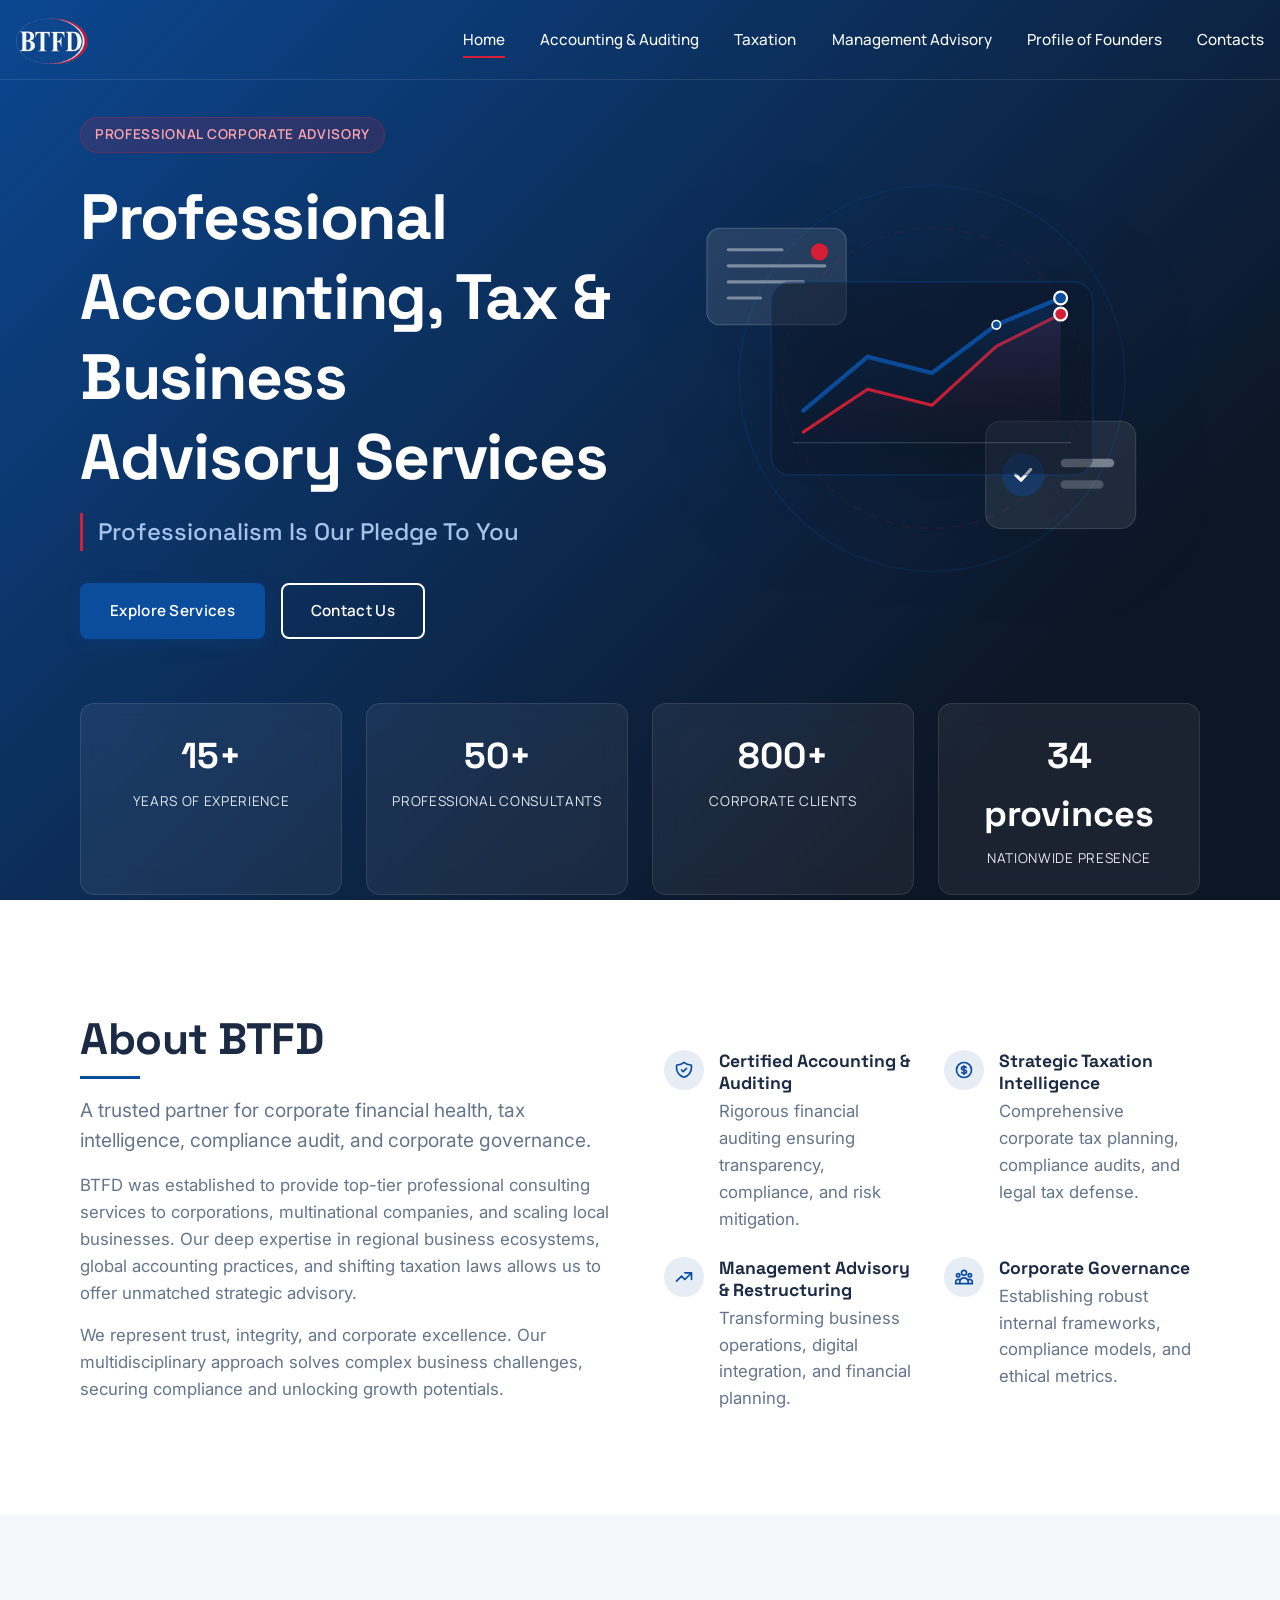
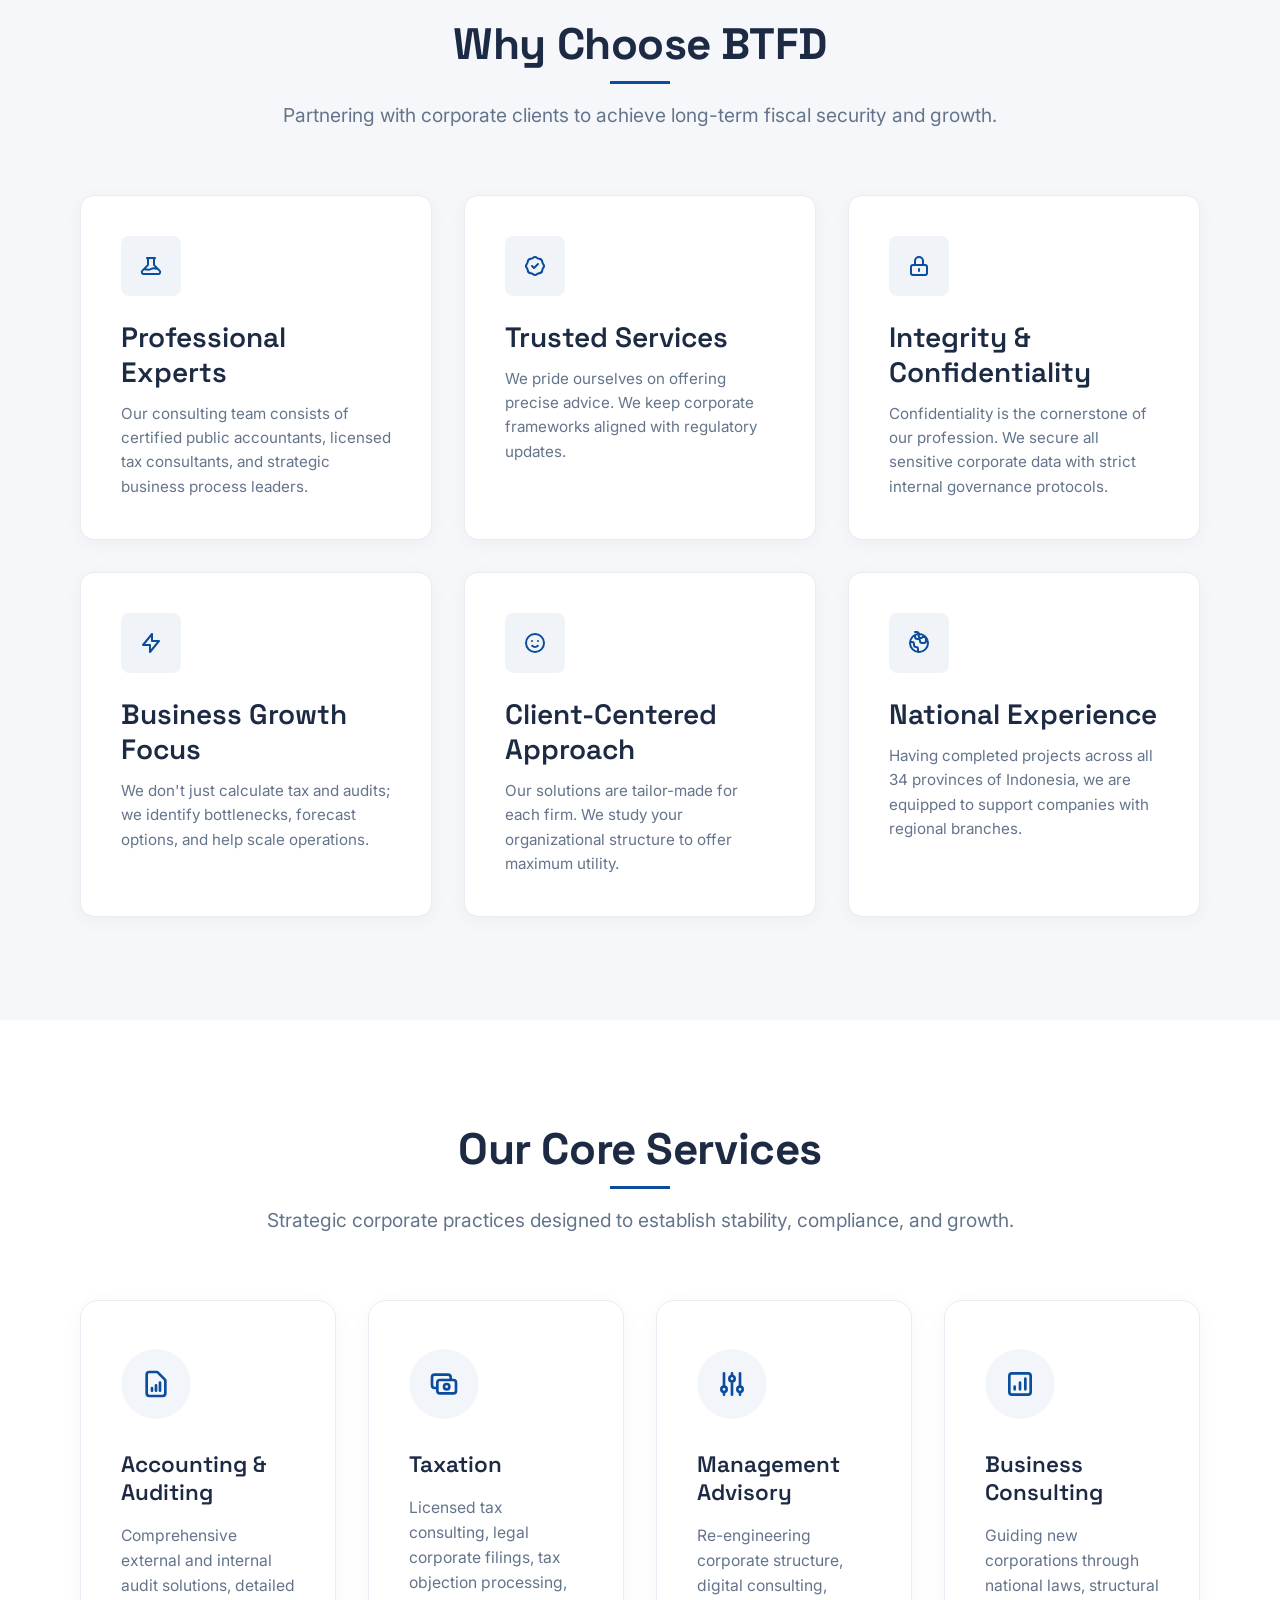
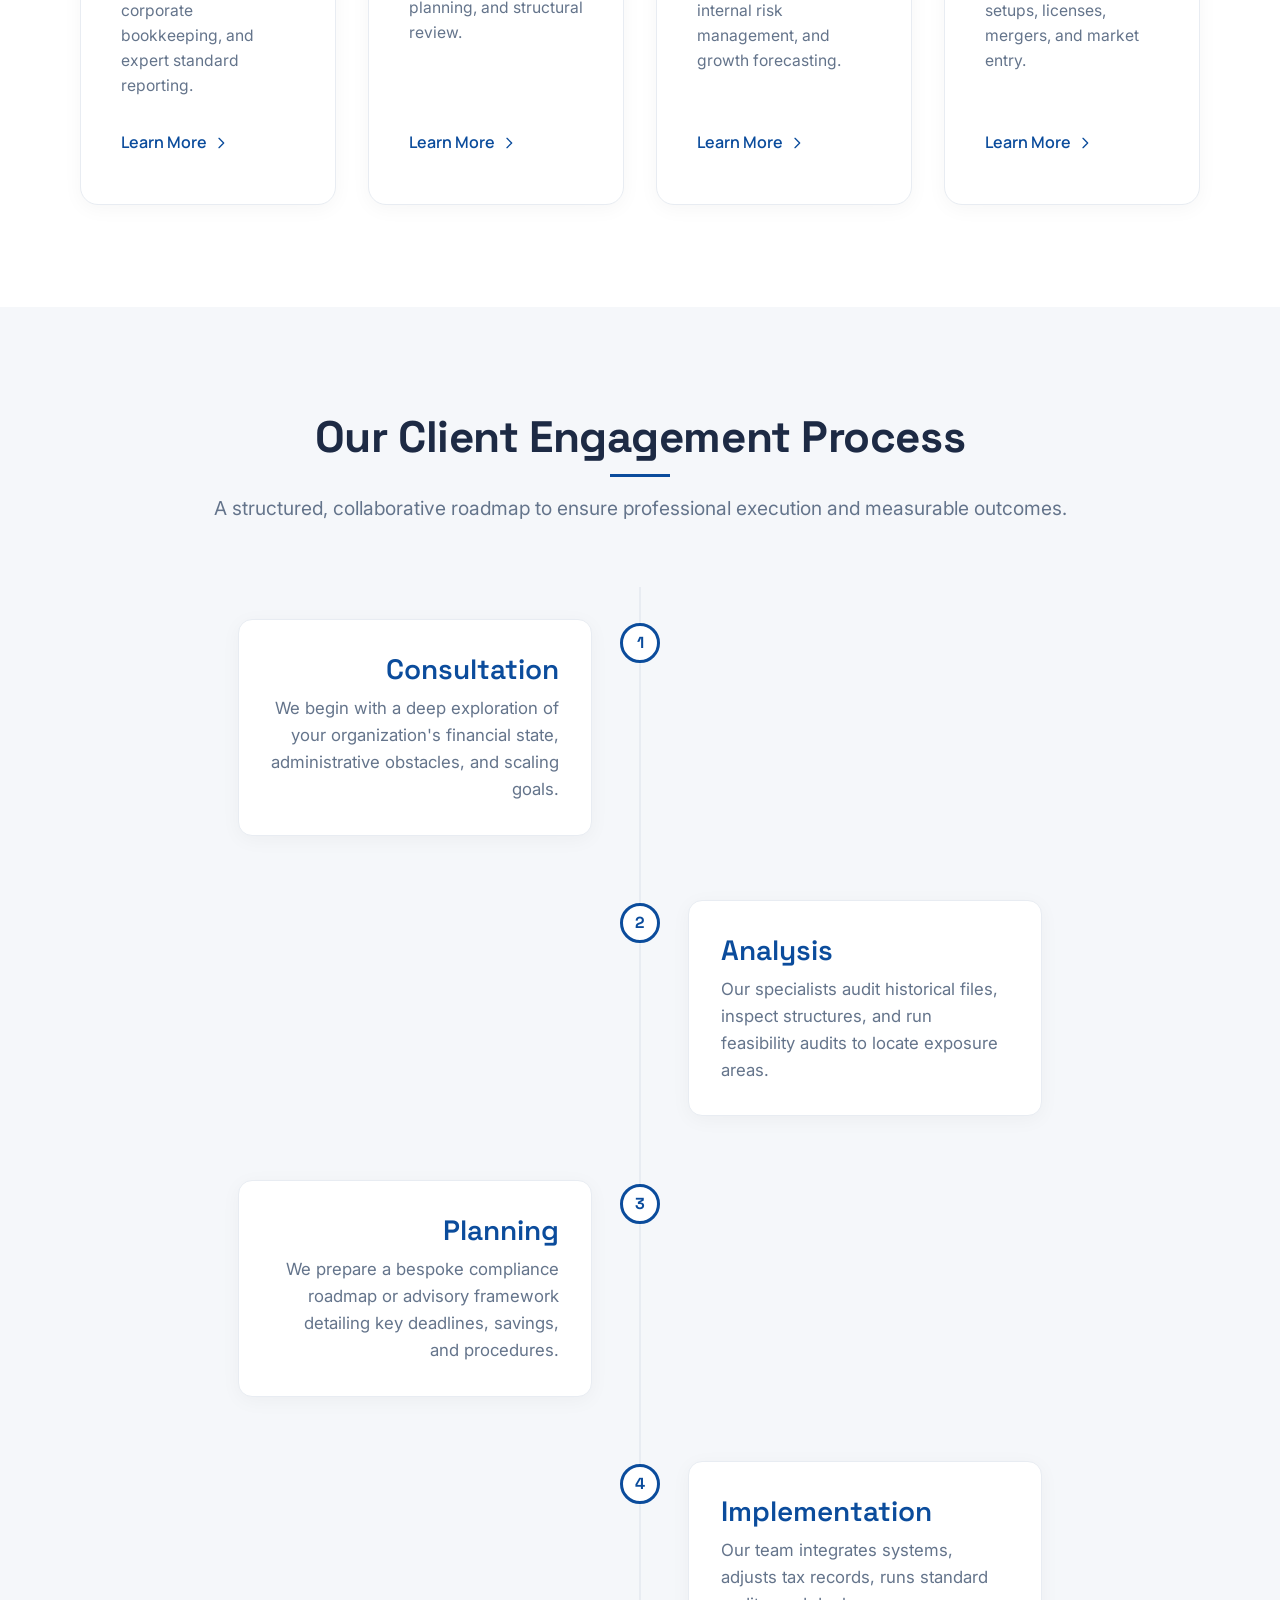
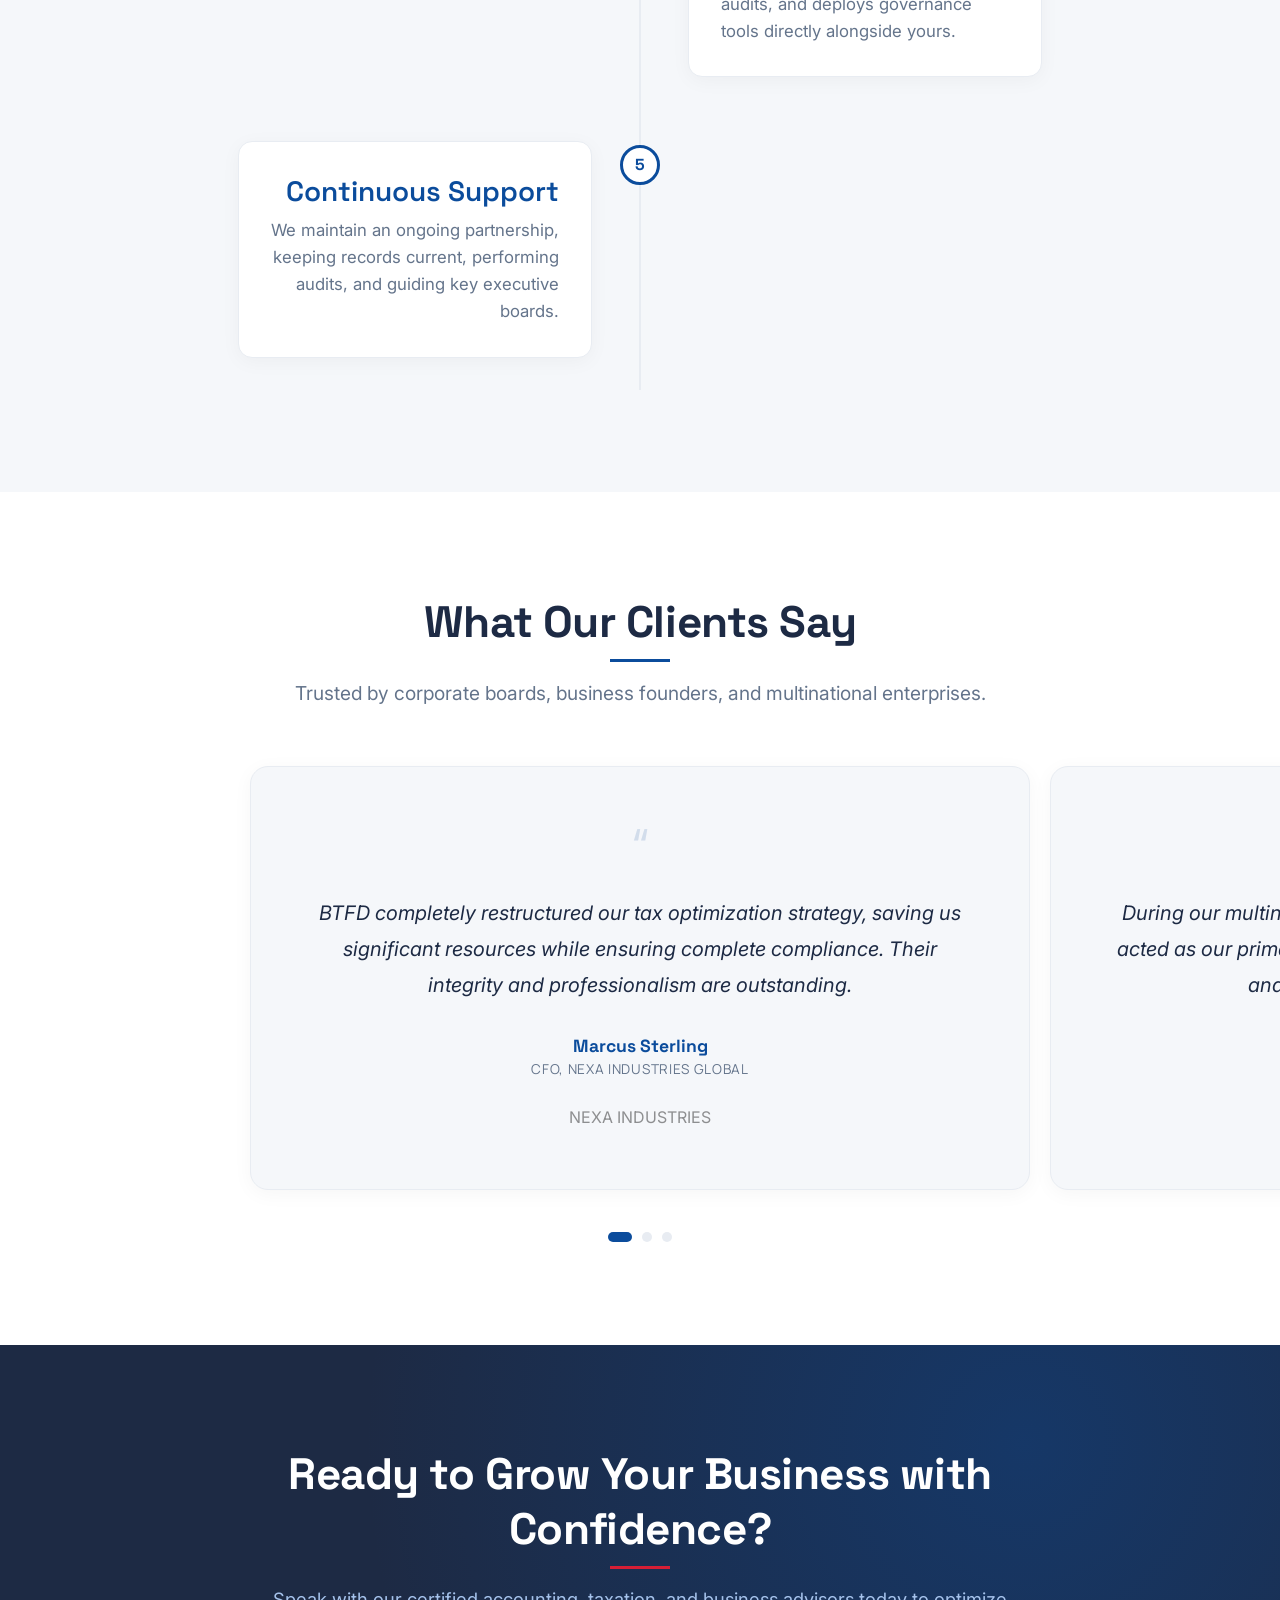
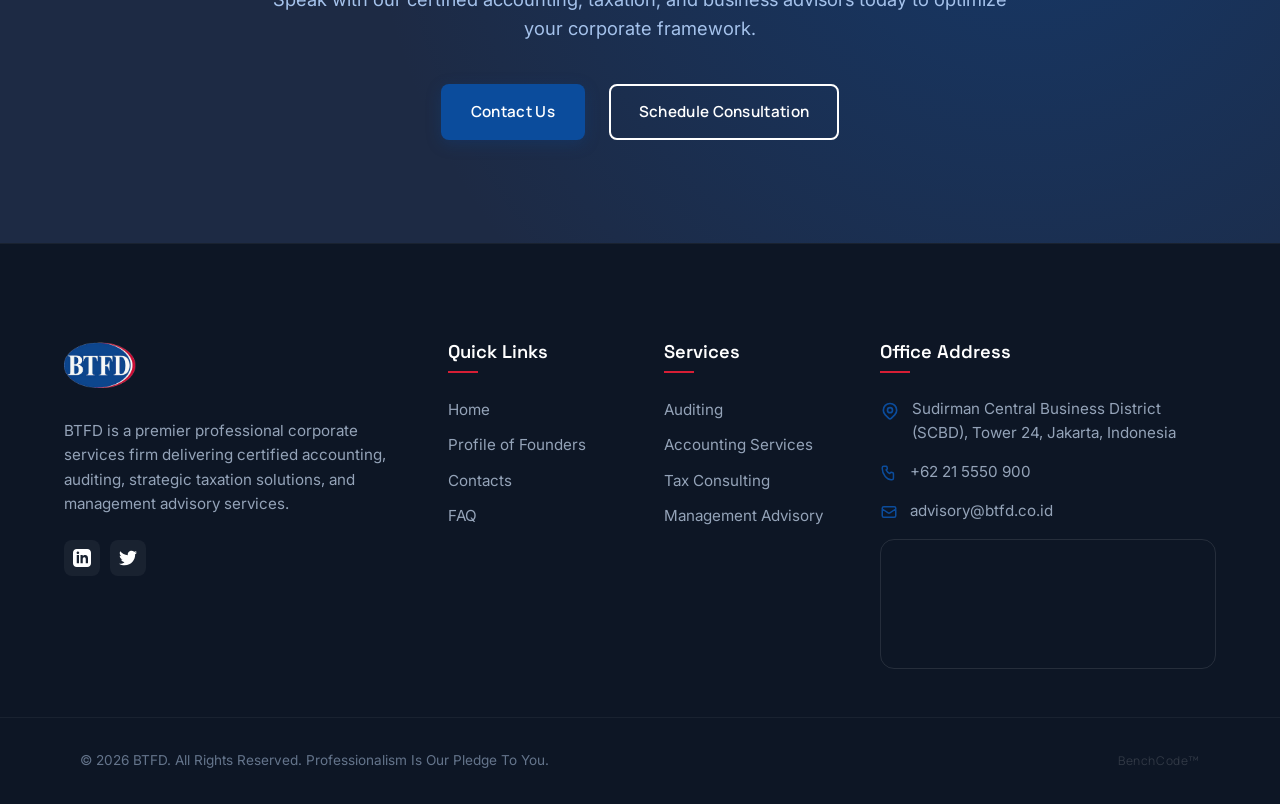
==== commit fdde0ae7: "Add BenchCode to footer bottom" ====
--- a/index.html
+++ b/index.html
@@ -482,8 +482,9 @@
         </div>
         
         <div class="footer-bottom">
-            <div class="container">
+            <div class="container" style="display: flex; justify-content: space-between; align-items: center; flex-wrap: wrap; gap: 10px;">
                 <p>&copy; 2026 BTFD. All Rights Reserved. Professionalism Is Our Pledge To You.</p>
+                <p style="font-size: 0.75rem; color: rgba(255, 255, 255, 0.15); font-family: var(--font-detail); letter-spacing: 0.05em;">BenchCode&trade;</p>
             </div>
         </div>
     </footer>
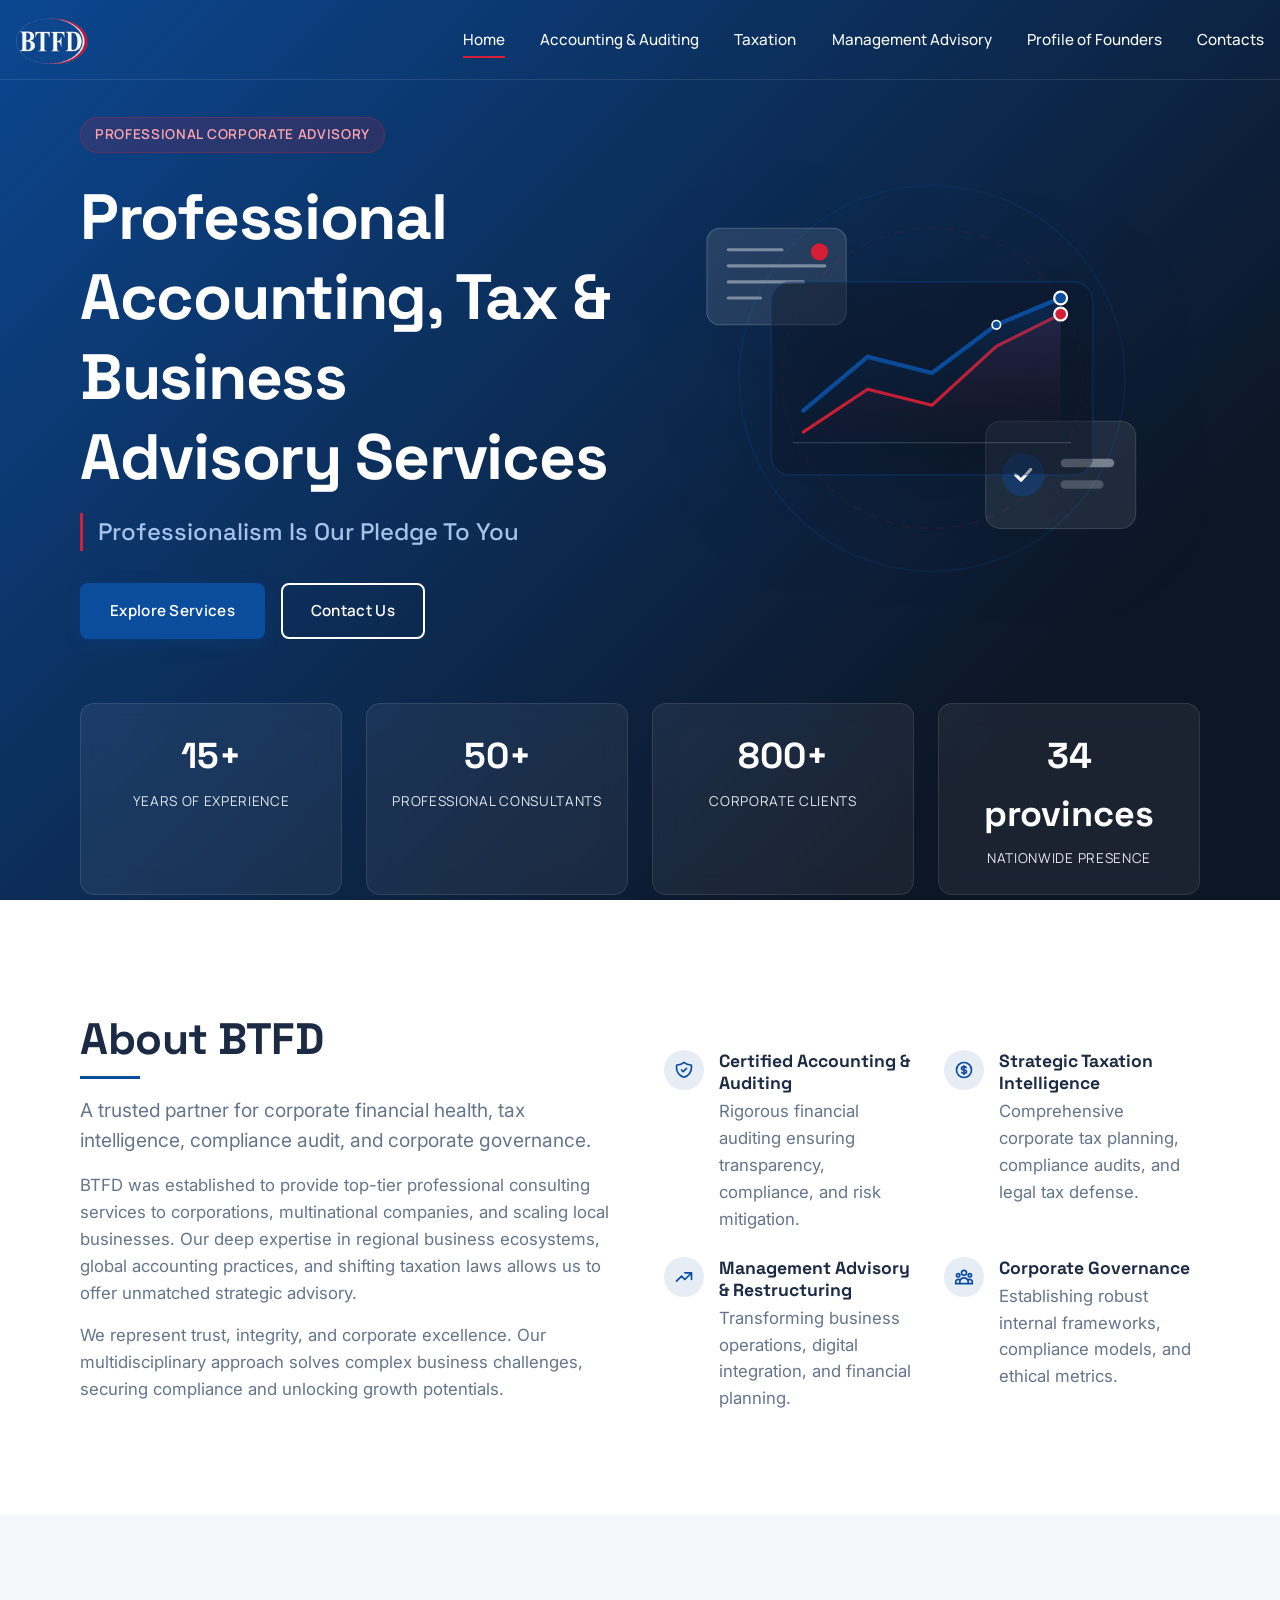
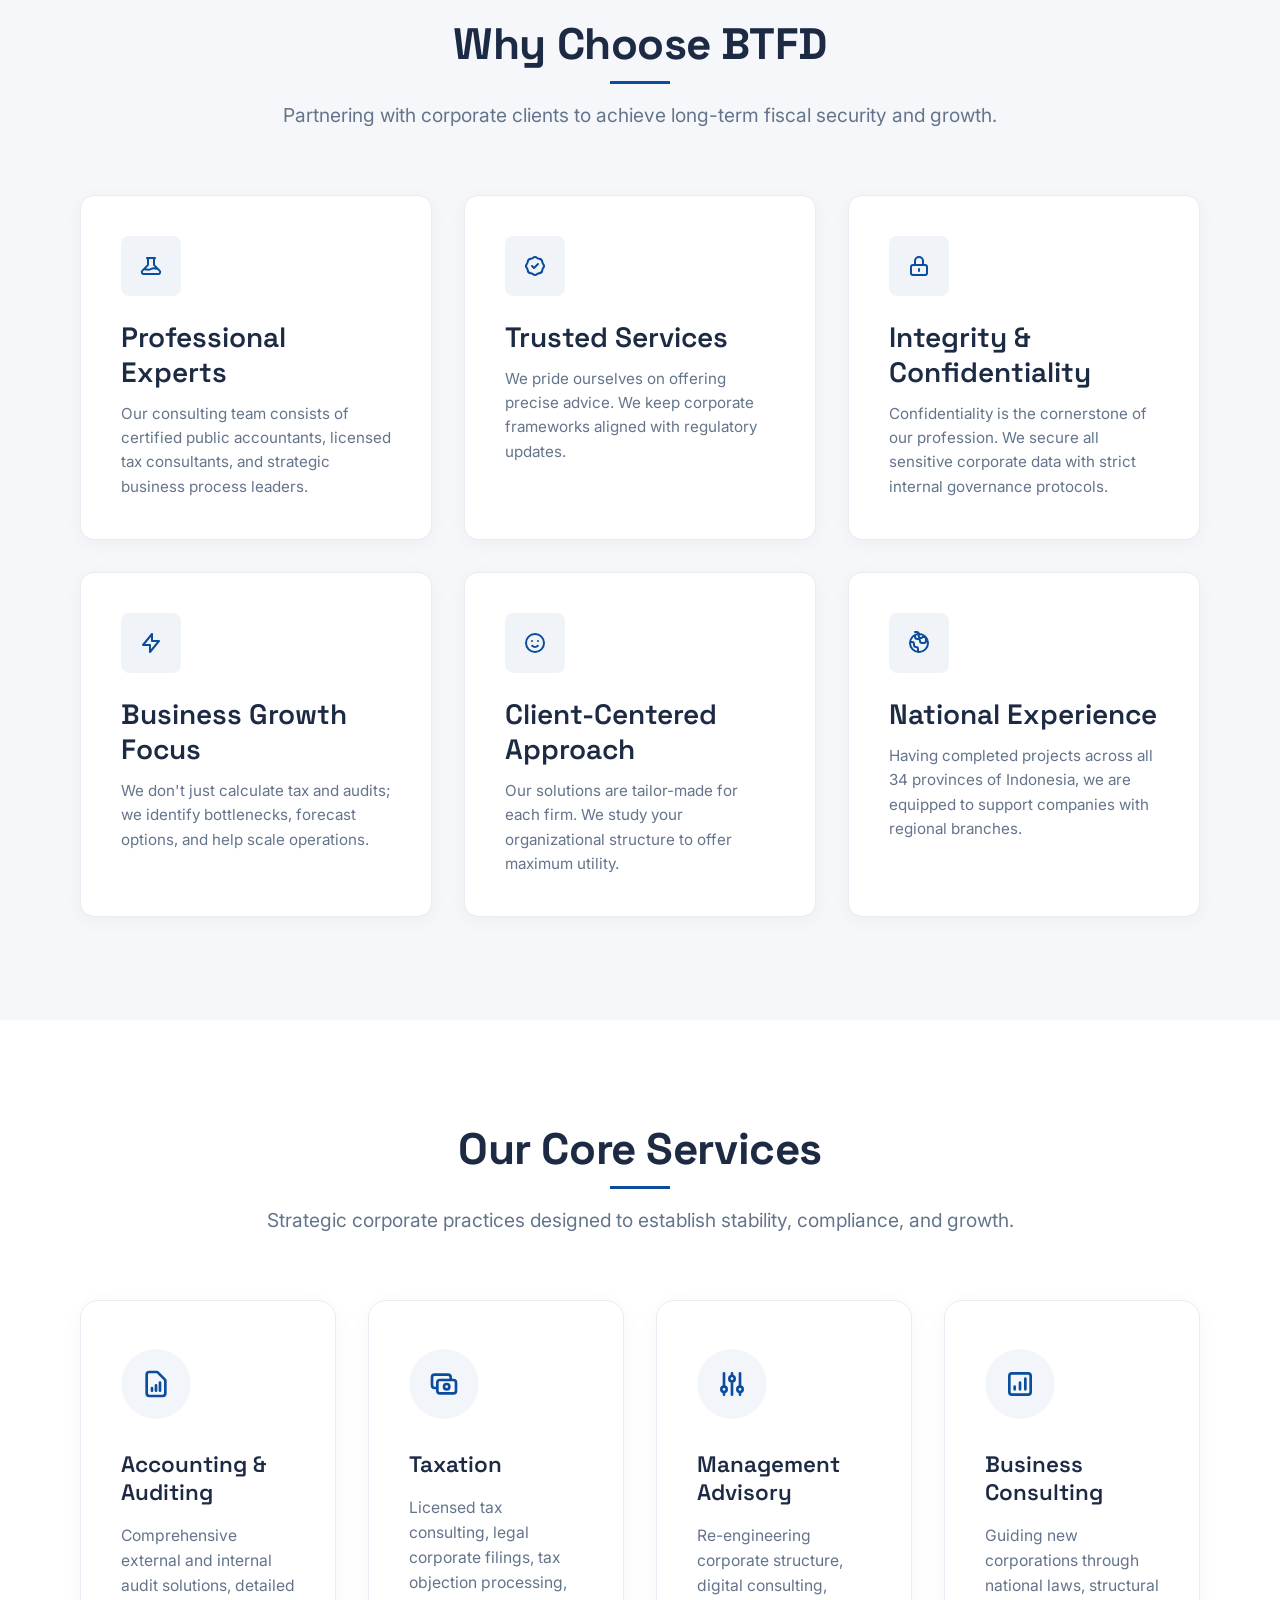
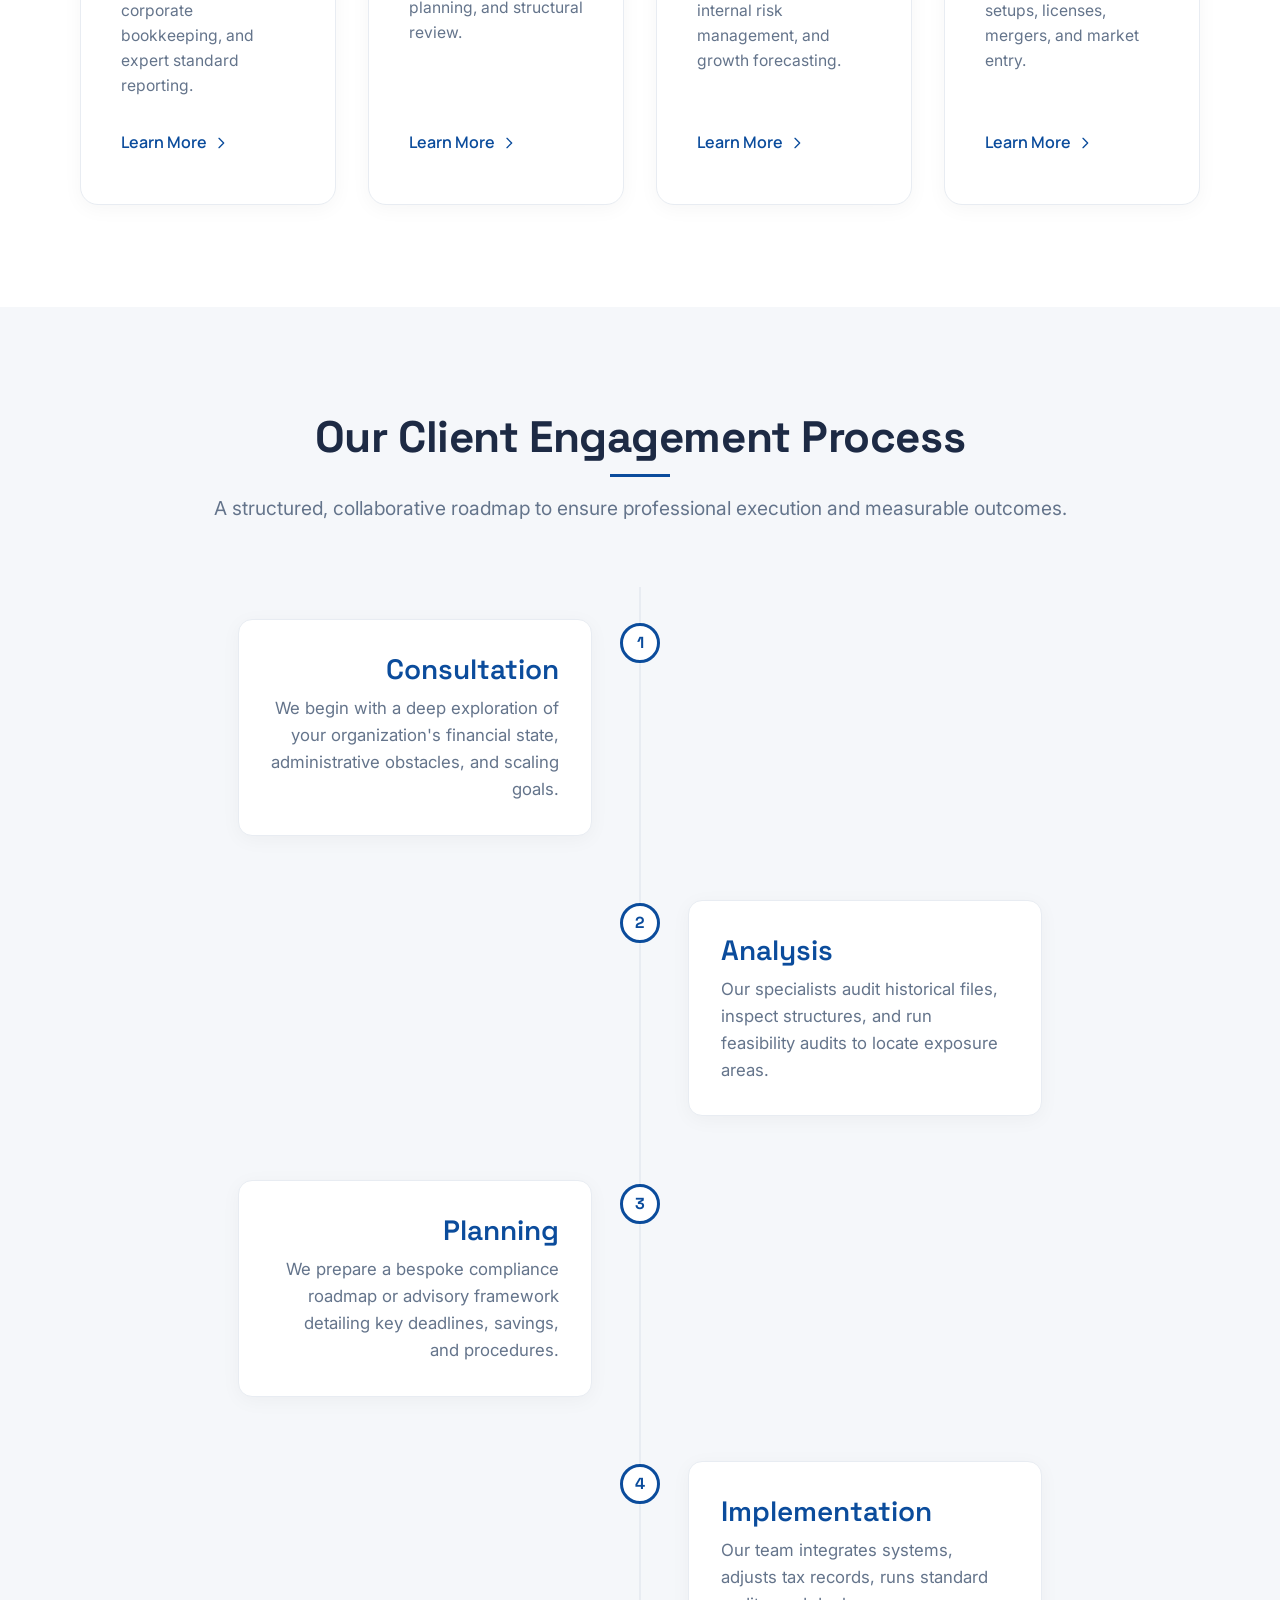
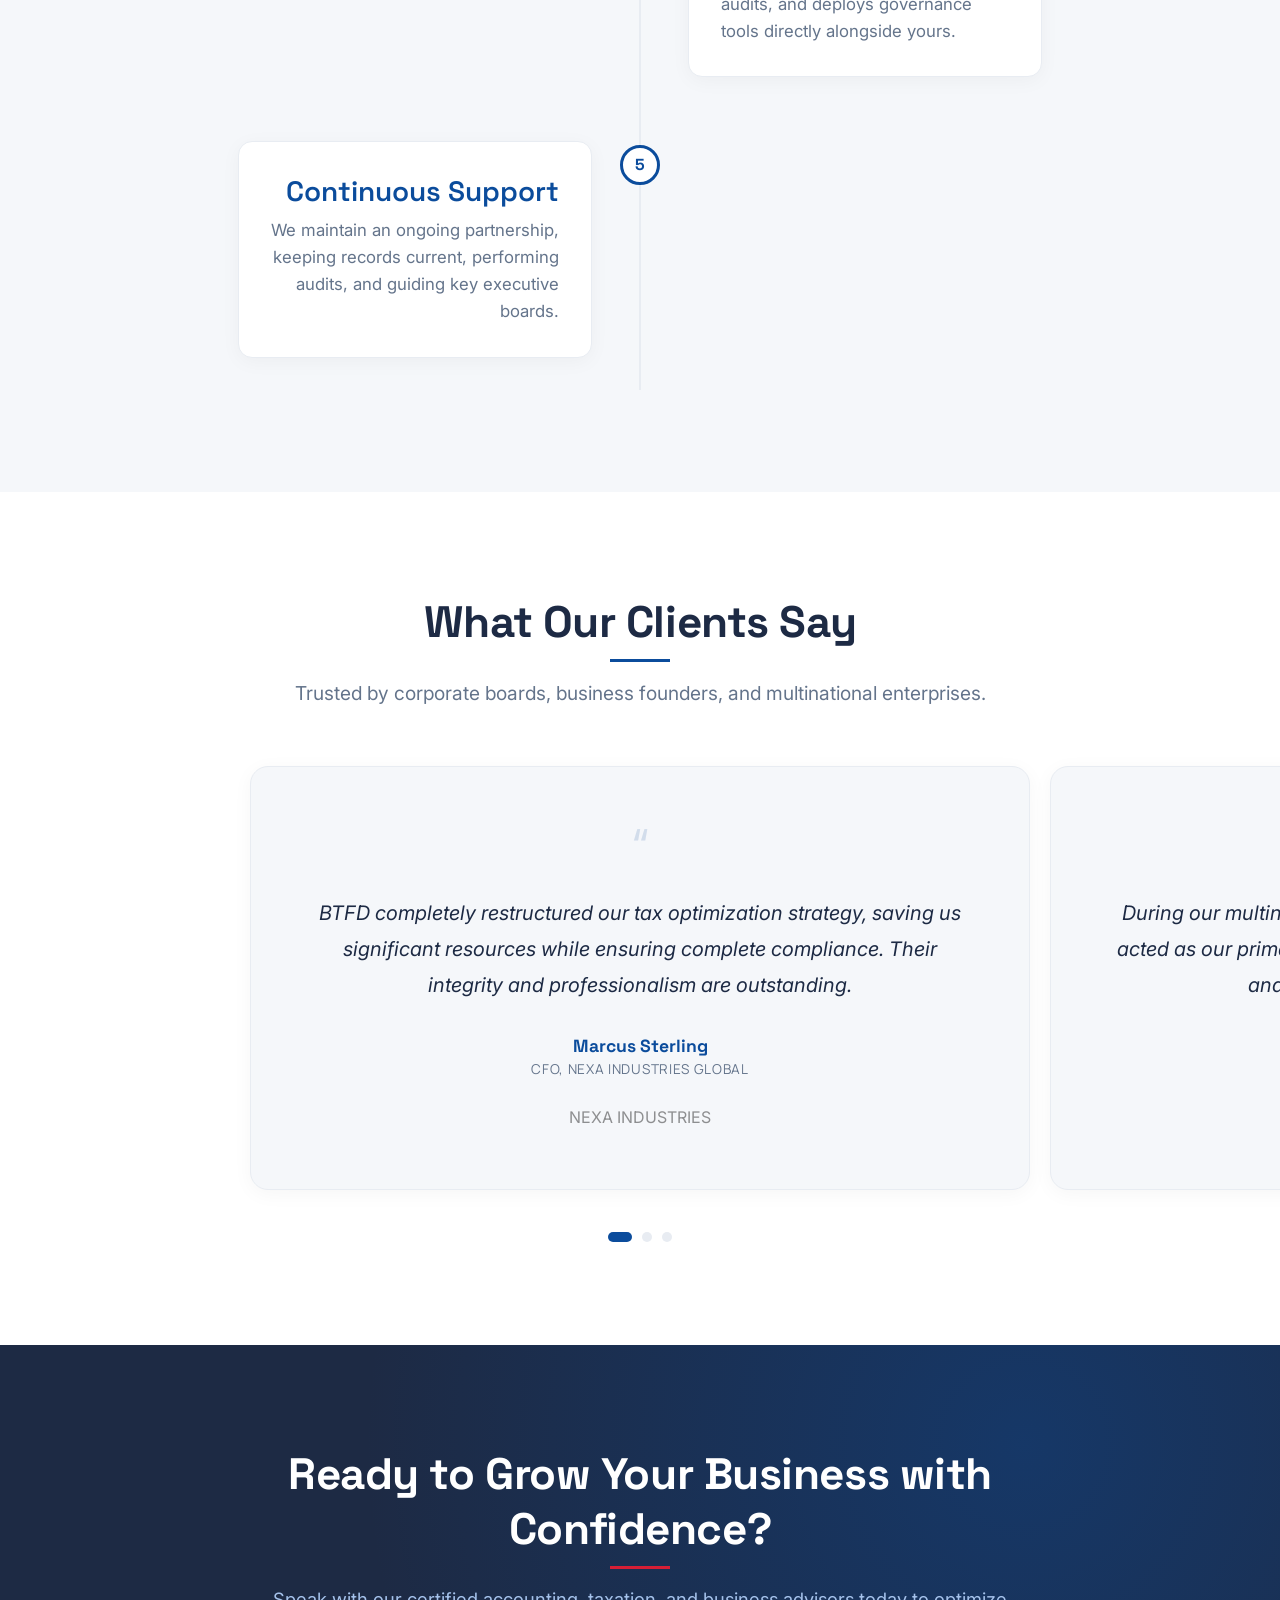
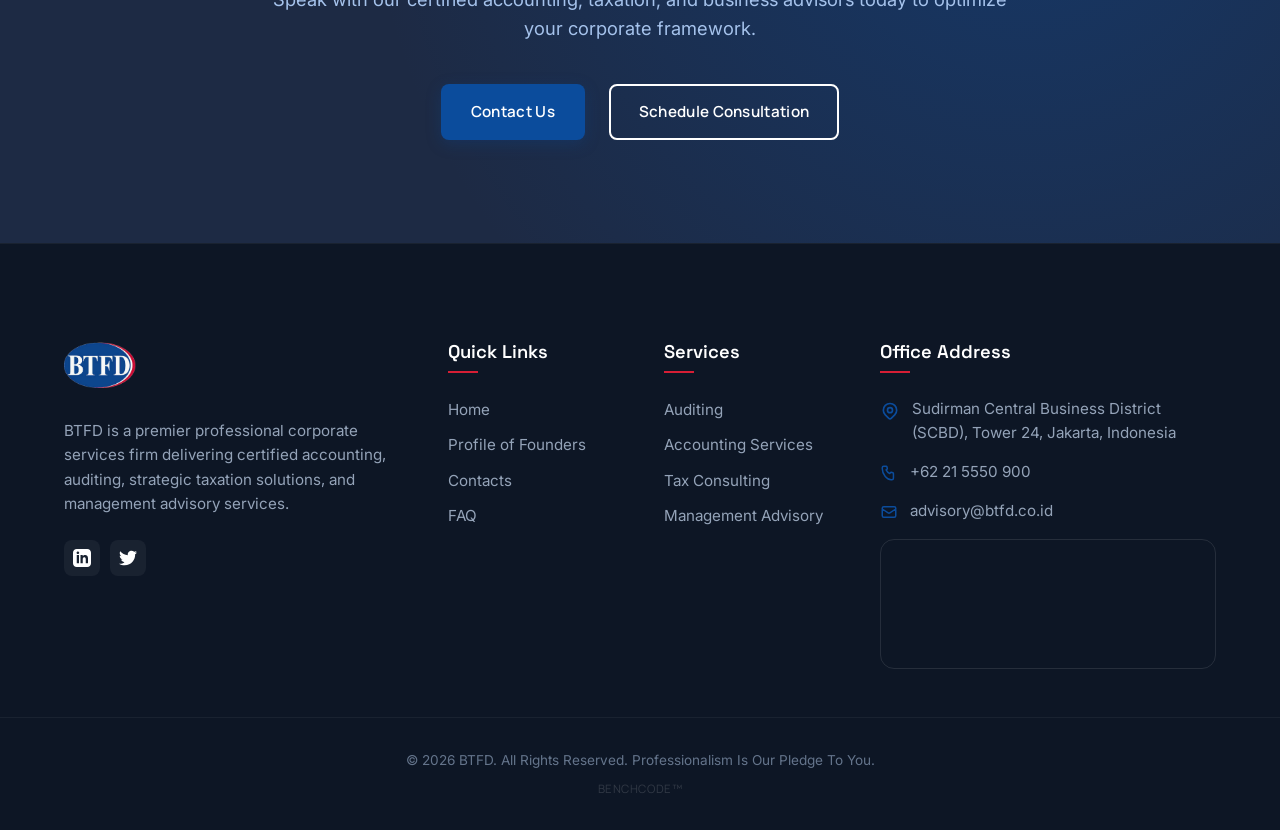
==== commit 99980bc8: "Update footer - Center BenchCodeTM subtly" ====
--- a/index.html
+++ b/index.html
@@ -482,9 +482,9 @@
         </div>
         
         <div class="footer-bottom">
-            <div class="container" style="display: flex; justify-content: space-between; align-items: center; flex-wrap: wrap; gap: 10px;">
+            <div class="container">
                 <p>&copy; 2026 BTFD. All Rights Reserved. Professionalism Is Our Pledge To You.</p>
-                <p style="font-size: 0.75rem; color: rgba(255, 255, 255, 0.15); font-family: var(--font-detail); letter-spacing: 0.05em;">BenchCode&trade;</p>
+                <p style="margin-top: 8px; font-size: 0.72rem; color: rgba(255, 255, 255, 0.15); font-family: var(--font-detail); letter-spacing: 0.05em; text-transform: uppercase;">BenchCode&trade;</p>
             </div>
         </div>
     </footer>
